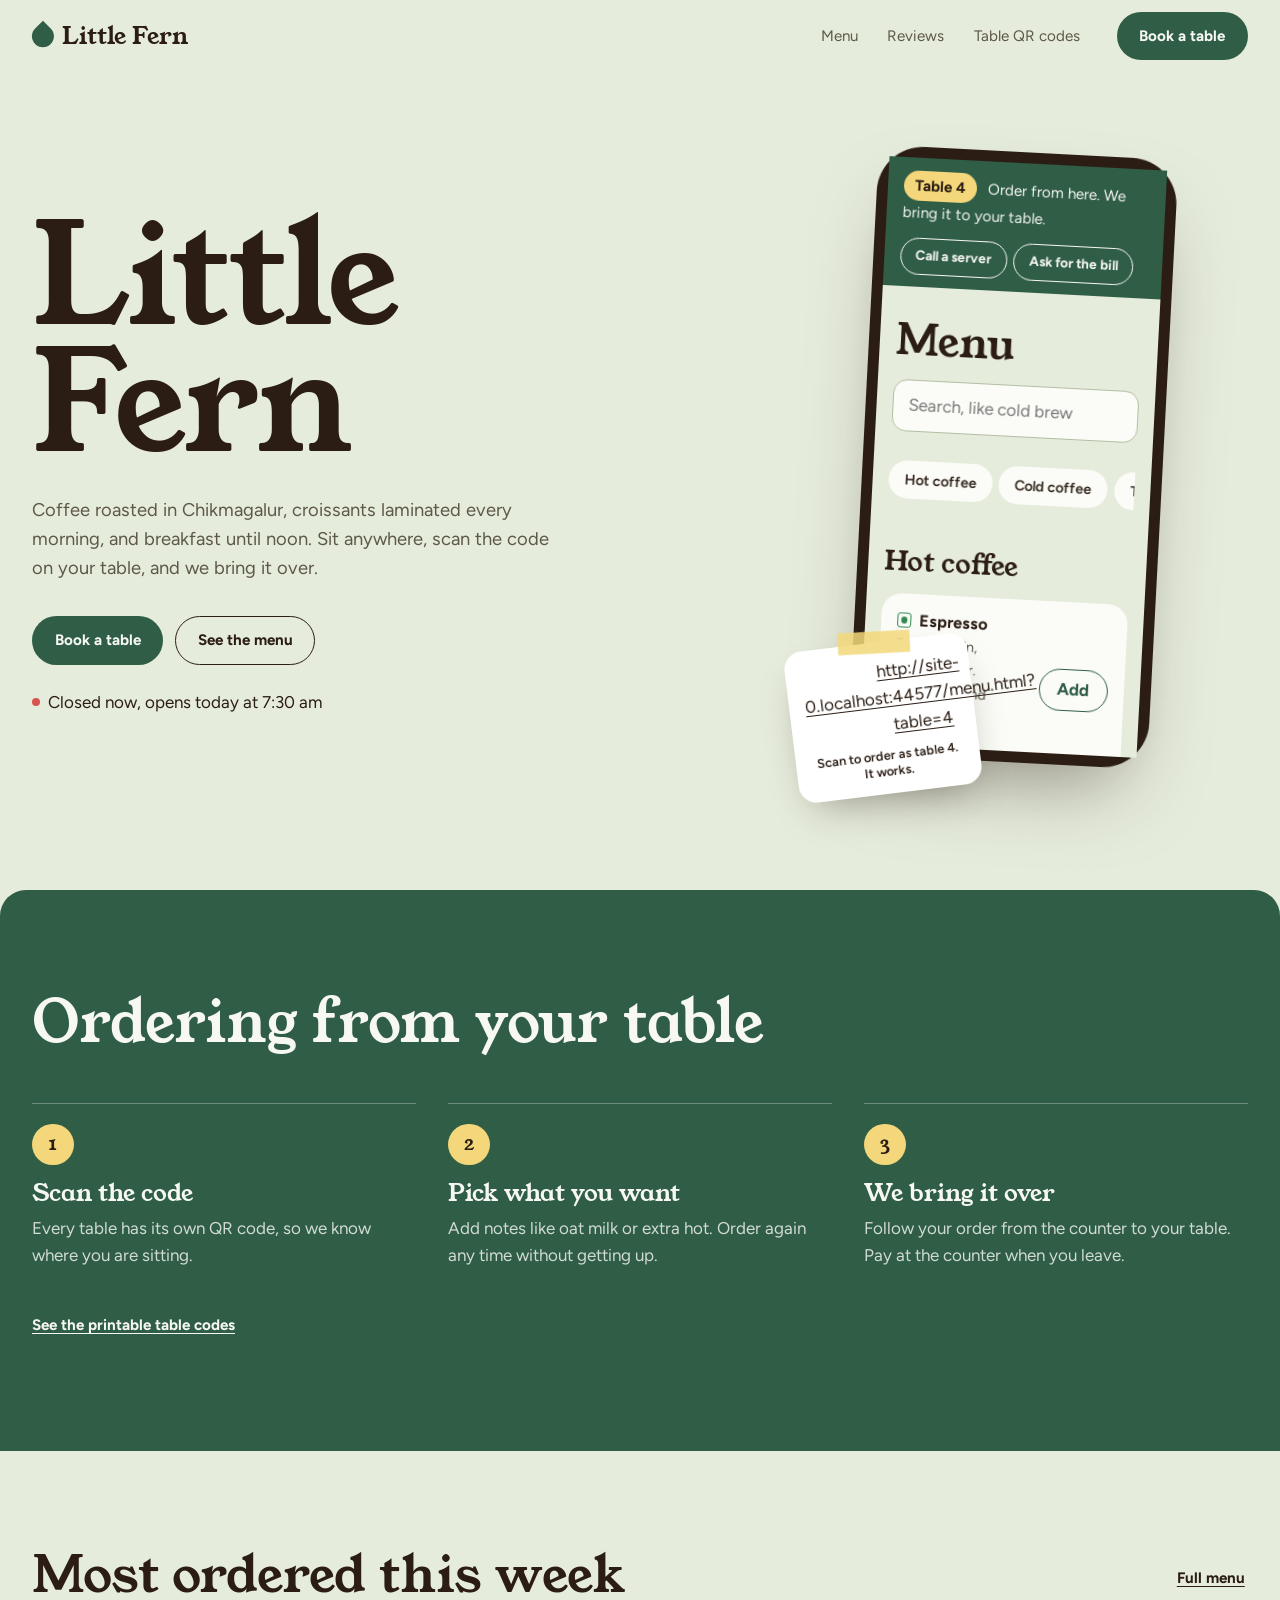
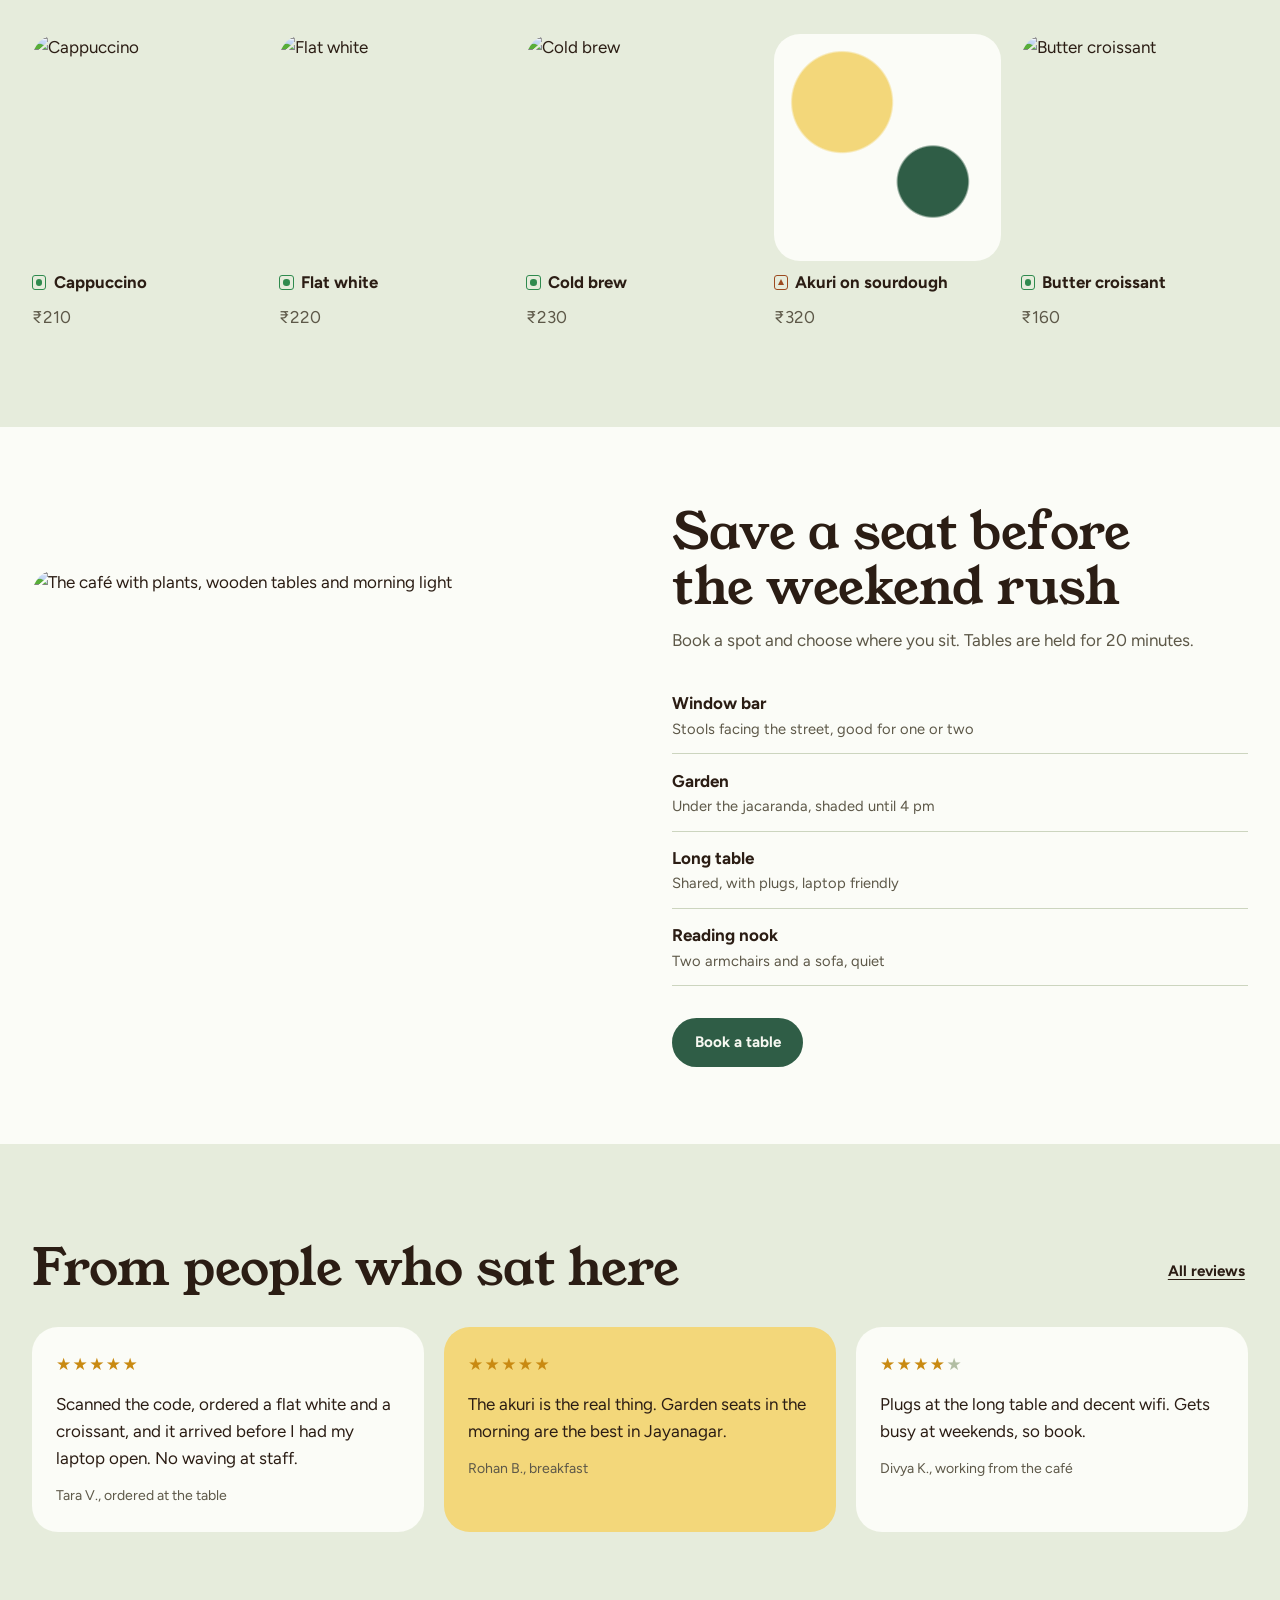
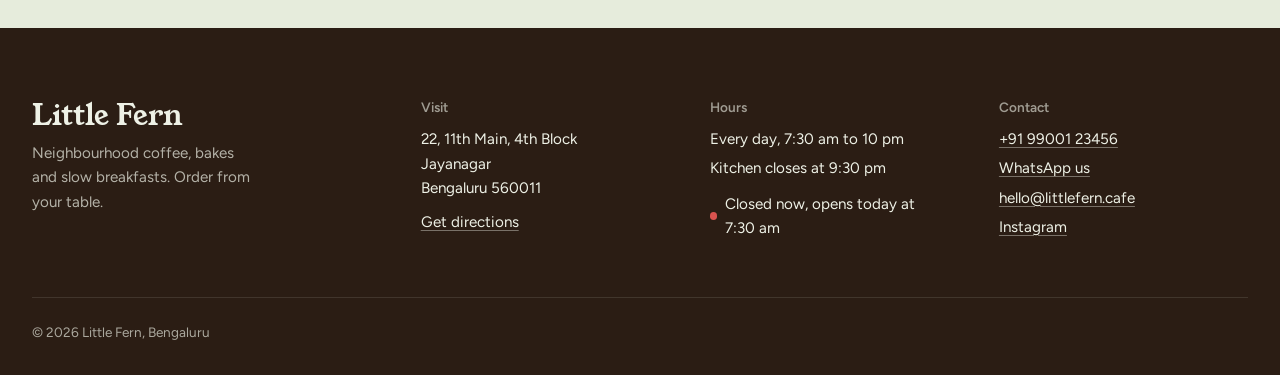
==== index.html @ b501c483 "Premium multi-page demo site with working bookings Plain HTML/CSS/JS, no build step. Rebrand by edit" ====
<!doctype html>
<html lang="en">
<head>
  <meta charset="utf-8">
  <meta name="viewport" content="width=device-width, initial-scale=1">
  <title>Coffee, bakes and breakfast, ordered from your table</title>
  <meta name="description" content="Neighbourhood café for coffee, fresh bakes and breakfast. Scan the code on your table to order, or book a seat in the garden.">
  <meta property="og:type" content="website">
  <meta property="og:image" content="https://images.unsplash.com/photo-1554118811-1e0d58224f24?auto=format&fit=crop&w=1200&q=75">
  <meta name="theme-color" content="#e4ebd8">
  <link rel="icon" href="favicon.svg" type="image/svg+xml">
  <link rel="preconnect" href="https://fonts.googleapis.com">
  <link rel="preconnect" href="https://fonts.gstatic.com" crossorigin>
  <link rel="preconnect" href="https://images.unsplash.com">
  <link rel="stylesheet" href="https://fonts.googleapis.com/css2?family=Young+Serif&family=Figtree:wght@400;500;600;700&display=swap">
  <link rel="stylesheet" href="core.css">
  <link rel="stylesheet" href="theme.css">
  <script src="https://cdnjs.cloudflare.com/ajax/libs/qrcodejs/1.0.0/qrcode.min.js" defer></script>
  <script src="config.js" defer></script>
  <script src="core.js" defer></script>
  <script src="app.js" defer></script>
</head>
<body data-page="home">
<main id="main">

  <section class="hero wrap" aria-labelledby="hero-title">
    <div class="hero-copy">
      <h1 id="hero-title" class="hero-name" data-s="name">Little Fern</h1>
      <p class="hero-lede">Coffee roasted in Chikmagalur, croissants laminated every morning, and breakfast until noon. Sit anywhere, scan the code on your table, and we bring it over.</p>
      <div class="hero-actions">
        <a class="btn btn-primary" href="book.html">Book a table</a>
        <a class="btn btn-ghost" href="menu.html">See the menu</a>
      </div>
      <p class="status hero-status" data-open-status></p>
    </div>
    <div class="hero-demo">
      <div class="phone">
        <iframe src="menu.html?table=4&amp;embed=1" title="Live preview of the table menu, as seen at table 4" loading="lazy"></iframe>
      </div>
      <div class="qr-card">
        <div class="qr" data-hero-qr></div>
        <p>Scan to order as table 4. It works.</p>
      </div>
    </div>
  </section>

  <section class="how" aria-labelledby="how-title">
    <div class="wrap">
      <h2 id="how-title">Ordering from your table</h2>
      <ol class="how-steps">
        <li><h3>Scan the code</h3><p>Every table has its own QR code, so we know where you are sitting.</p></li>
        <li><h3>Pick what you want</h3><p>Add notes like oat milk or extra hot. Order again any time without getting up.</p></li>
        <li><h3>We bring it over</h3><p>Follow your order from the counter to your table. Pay at the counter when you leave.</p></li>
      </ol>
      <a class="btn btn-link" href="tables.html">See the printable table codes</a>
    </div>
  </section>

  <section class="popular wrap" aria-labelledby="pop-title">
    <div class="sec-head">
      <h2 id="pop-title">Most ordered this week</h2>
      <a class="btn btn-link" href="menu.html">Full menu</a>
    </div>
    <ul class="pop-grid" data-popular></ul>
  </section>

  <section class="band" aria-labelledby="band-title">
    <div class="wrap band-grid">
      <figure class="band-img"><img src="https://images.unsplash.com/photo-1554118811-1e0d58224f24?auto=format&fit=crop&w=1200&h=900&q=75" width="1200" height="900" alt="The café with plants, wooden tables and morning light" loading="lazy"></figure>
      <div>
        <h2 id="band-title">Save a seat before the weekend rush</h2>
        <p>Book a spot and choose where you sit. Tables are held for 20 minutes.</p>
        <ul class="plain seat-list" data-seats></ul>
        <a class="btn btn-primary" href="book.html">Book a table</a>
      </div>
    </div>
  </section>

  <section class="snip wrap" aria-labelledby="snip-title">
    <div class="sec-head">
      <h2 id="snip-title">From people who sat here</h2>
      <a class="btn btn-link" href="reviews.html">All reviews</a>
    </div>
    <ul class="snip-list" data-snip></ul>
  </section>

</main>
</body>
</html>
---- core.css ----
/* Shared base for the demo sites. Each site's theme.css sets the tokens below and its own layouts. */
@view-transition { navigation: auto; }

*, *::before, *::after { box-sizing: border-box; }
html { -webkit-text-size-adjust: 100%; scroll-padding-top: 6rem; }
@media (prefers-reduced-motion: no-preference) { html { scroll-behavior: smooth; } }
body {
  margin: 0; background: var(--bg); color: var(--ink);
  font: 400 1.0625rem/1.6 var(--body); font-optical-sizing: auto;
  -webkit-font-smoothing: antialiased; text-rendering: optimizeLegibility;
}
html, body { overflow-x: clip; }
[hidden] { display: none !important; }
img { display: block; max-width: 100%; height: auto; }
h1, h2, h3, h4 { margin: 0; font-family: var(--display); font-weight: var(--display-weight, 400); line-height: 1.08; text-wrap: balance; }
p { margin: 0; text-wrap: pretty; }
a { color: inherit; text-underline-offset: .2em; text-decoration-thickness: 1px; }
button, input, select, textarea { font: inherit; color: inherit; }
:focus-visible { outline: 2px solid var(--focus, var(--accent)); outline-offset: 3px; border-radius: 4px; }
::selection { background: var(--accent); color: var(--on-accent); }

.wrap { width: min(100% - 2rem, var(--wrap, 76rem)); margin-inline: auto; }
.sr-only { position: absolute; width: 1px; height: 1px; margin: -1px; overflow: hidden; clip: rect(0 0 0 0); white-space: nowrap; border: 0; }
.skip { position: absolute; left: 1rem; top: -4rem; z-index: 100; padding: .7rem 1rem; background: var(--ink); color: var(--bg); border-radius: var(--r); }
.skip:focus { top: 1rem; }
.plain { list-style: none; margin: 0; padding: 0; }
.muted { color: var(--muted); }
.empty { color: var(--muted); padding: 1rem 0; list-style: none; }

/* ---------- buttons ---------- */
.btn {
  display: inline-flex; align-items: center; justify-content: center; gap: .5rem;
  min-height: 2.9rem; padding: .7rem 1.35rem; border-radius: var(--r-btn, 999px);
  border: 1px solid transparent; background: none; font-weight: 600; font-size: .95rem; text-decoration: none; cursor: pointer;
  transition: transform .2s cubic-bezier(.2,.8,.2,1), background-color .2s, color .2s, border-color .2s;
}
.btn:active { transform: scale(.97); }
.btn-primary { background: var(--accent); color: var(--on-accent); }
.btn-primary:hover { background: var(--accent-hover, var(--accent)); }
.btn-ghost { border-color: currentColor; }
.btn-ghost:hover { background: var(--ink); color: var(--bg); border-color: var(--ink); }
.btn-link { padding-inline: .2rem; text-decoration: underline; min-height: 2.4rem; font-weight: 500; background: none; border: 0; }
.btn[disabled] { opacity: .45; cursor: not-allowed; }

/* ---------- header ---------- */
.site-head { position: sticky; top: 0; z-index: 50; background: var(--head-bg, var(--bg)); transition: box-shadow .3s, background-color .3s; view-transition-name: site-head; }
.site-head.scrolled { box-shadow: 0 1px 0 var(--line); }
.head-row { display: flex; align-items: center; gap: 1.5rem; min-height: 4.5rem; }
.brand { text-decoration: none; margin-right: auto; display: inline-flex; align-items: center; }
#site-nav ul { display: flex; gap: .25rem; list-style: none; margin: 0; padding: 0; }
#site-nav a { display: block; padding: .5rem .8rem; text-decoration: none; border-radius: 999px; font-size: .95rem; color: var(--muted); transition: color .2s; }
#site-nav a:hover, #site-nav a[aria-current] { color: var(--ink); }
#site-nav a[aria-current] { text-decoration: underline; text-decoration-color: var(--accent); text-decoration-thickness: 2px; text-underline-offset: .45em; }
.menu-btn { display: none; width: 2.75rem; height: 2.75rem; border: 0; background: none; cursor: pointer; place-items: center; }
.menu-btn i, .menu-btn i::before, .menu-btn i::after { display: block; width: 1.3rem; height: 1.5px; background: currentColor; transition: transform .3s, opacity .2s; }
.menu-btn i { position: relative; }
.menu-btn i::before, .menu-btn i::after { content: ""; position: absolute; left: 0; }
.menu-btn i::before { top: -6px; } .menu-btn i::after { top: 6px; }
.nav-open .menu-btn i { background: transparent; }
.nav-open .menu-btn i::before { transform: translateY(6px) rotate(45deg); }
.nav-open .menu-btn i::after { transform: translateY(-6px) rotate(-45deg); }

@media (max-width: 860px) {
  .head-row { gap: .5rem; min-height: 4rem; }
  .menu-btn { display: grid; order: 3; }
  .head-cta { min-height: 2.5rem; padding: .5rem 1rem; font-size: .88rem; }
  #site-nav { position: fixed; inset: 4rem 0 auto; background: var(--head-bg, var(--bg)); border-bottom: 1px solid var(--line);
    clip-path: inset(0 0 100% 0); visibility: hidden; transition: clip-path .4s cubic-bezier(.7,0,.2,1), visibility 0s .4s; }
  .nav-open #site-nav { clip-path: inset(0 0 0 0); visibility: visible; transition: clip-path .45s cubic-bezier(.7,0,.2,1); }
  #site-nav ul { flex-direction: column; padding: .75rem 1rem 1.5rem; }
  #site-nav a { font-size: 1.6rem; font-family: var(--display); padding: .6rem .25rem; color: var(--ink); }
}

/* ---------- footer ---------- */
.site-foot { margin-top: 0; padding: 4.5rem 0 2rem; background: var(--foot-bg, var(--ink)); color: var(--foot-ink, var(--bg)); font-size: .95rem; }
.foot-grid { display: grid; gap: 2.5rem; grid-template-columns: 1.4fr repeat(3, 1fr); }
.site-foot h2 { font-family: var(--body); font-size: .85rem; font-weight: 600; opacity: .6; margin-bottom: .8rem; }
.site-foot address { font-style: normal; margin-bottom: .6rem; }
.site-foot a { text-decoration-color: color-mix(in srgb, currentColor 40%, transparent); }
.site-foot .plain li + li { margin-top: .3rem; }
.foot-name { font-family: var(--display); font-size: 1.8rem; line-height: 1.1; margin-bottom: .6rem; }
.foot-brand p:last-child { opacity: .7; max-width: 26ch; }
.status { margin-top: .7rem; display: flex; align-items: center; gap: .5rem; }
.status::before { content: ""; width: .5rem; height: .5rem; border-radius: 50%; background: #d9534f; }
.status[data-open="true"]::before { background: #3fae6a; box-shadow: 0 0 0 4px color-mix(in srgb, #3fae6a 25%, transparent); }
.foot-base { margin-top: 3.5rem; padding-top: 1.5rem; border-top: 1px solid color-mix(in srgb, currentColor 18%, transparent); opacity: .65; font-size: .85rem; }
@media (max-width: 860px) { .foot-grid { grid-template-columns: 1fr 1fr; } .foot-brand { grid-column: 1 / -1; } }
@media (max-width: 480px) { .foot-grid { grid-template-columns: 1fr; } }

/* ---------- forms ---------- */
.field { display: grid; gap: .4rem; }
.field > span { font-size: .9rem; font-weight: 600; }
.field small { color: var(--muted); font-size: .82rem; }
.input, .field input:not([type=radio]):not([type=checkbox]), .field select, .field textarea {
  width: 100%; min-height: 3rem; padding: .7rem .95rem; background: var(--surface);
  border: 1px solid var(--line-strong, var(--line)); border-radius: var(--r-input, 10px); transition: border-color .2s, box-shadow .2s;
}
.field textarea { min-height: 7rem; resize: vertical; }
.field input:focus, .field select:focus, .field textarea:focus { outline: none; border-color: var(--accent); box-shadow: 0 0 0 3px color-mix(in srgb, var(--accent) 22%, transparent); }
.field input:user-invalid, .field textarea:user-invalid { border-color: #c0392b; }
.grid-2 { display: grid; gap: 1rem; grid-template-columns: 1fr 1fr; }
@media (max-width: 560px) { .grid-2 { grid-template-columns: 1fr; } }
.step-error { color: #b3261e; font-weight: 600; font-size: .92rem; min-height: 1.4em; margin-top: .75rem; }

/* radio chips used by the pickers */
.day input, .time input, .chip input, .opt input { position: absolute; opacity: 0; pointer-events: none; }
.days { display: flex; gap: .5rem; overflow-x: auto; padding: .25rem .1rem 1rem; scroll-snap-type: x mandatory; scrollbar-width: thin; }
.day {
  flex: 0 0 4.6rem; scroll-snap-align: start; display: grid; justify-items: center; gap: .1rem; position: relative;
  padding: .75rem .25rem; border: 1px solid var(--line-strong, var(--line)); border-radius: var(--r-chip, 14px); background: var(--surface);
  cursor: pointer; transition: background-color .2s, color .2s, border-color .2s, transform .2s;
}
.day span { font-size: .78rem; color: var(--muted); }
.day b { font-family: var(--display); font-size: 1.55rem; font-weight: 500; line-height: 1.1; }
.day small { font-size: .74rem; color: var(--muted); }
.day:hover { border-color: var(--ink); }
.day:has(:checked) { background: var(--ink); color: var(--bg); border-color: var(--ink); transform: translateY(-2px); }
.day:has(:checked) span, .day:has(:checked) small { color: inherit; opacity: .75; }
.day.is-closed { opacity: .4; cursor: not-allowed; background: transparent; }
.day:has(:focus-visible), .time:has(:focus-visible), .chip:has(:focus-visible), .opt:has(:focus-visible) { outline: 2px solid var(--accent); outline-offset: 2px; }

.times-group + .times-group { margin-top: 1.25rem; }
.times-label { font-size: .85rem; color: var(--muted); margin-bottom: .5rem; }
.times { display: grid; grid-template-columns: repeat(auto-fill, minmax(5.6rem, 1fr)); gap: .5rem; }
.time { position: relative; display: grid; place-items: center; min-height: 2.9rem; border: 1px solid var(--line-strong, var(--line));
  border-radius: var(--r-chip, 12px); background: var(--surface); cursor: pointer; font-size: .92rem; font-variant-numeric: tabular-nums; transition: background-color .15s, color .15s, border-color .15s; }
.time:hover { border-color: var(--ink); }
.time:has(:checked) { background: var(--accent); color: var(--on-accent); border-color: var(--accent); }
.time.is-taken { cursor: not-allowed; color: var(--muted); background: transparent; text-decoration: line-through; opacity: .55; }

/* ---------- wizard ---------- */
.steps-nav { display: flex; gap: .4rem; list-style: none; margin: 0 0 2rem; padding: 0; counter-reset: s; }
.steps-nav li { counter-increment: s; flex: 1; font-size: .82rem; color: var(--muted); padding-top: .7rem; border-top: 2px solid var(--line); transition: border-color .4s, color .4s; }
.steps-nav li::before { content: counter(s) "  "; font-variant-numeric: tabular-nums; }
.steps-nav li[aria-current] { color: var(--ink); border-color: var(--ink); font-weight: 600; }
.steps-nav li[data-done] { border-color: var(--accent); color: var(--ink); cursor: pointer; }
@media (max-width: 560px) { .steps-nav li { font-size: 0; } .steps-nav li::before { font-size: .8rem; } }
.step { border: 0; margin: 0; padding: 0; min-width: 0; view-transition-name: step; }
.step-title { font-family: var(--display); font-weight: var(--display-weight, 400); line-height: 1.1; font-size: clamp(1.6rem, 3vw, 2.2rem); margin-bottom: .5rem; outline: none; padding: 0; }
.step-lede { color: var(--muted); margin-bottom: 1.75rem; }
.step-actions { display: flex; gap: .75rem; align-items: center; margin-top: 2rem; flex-wrap: wrap; }
.step-actions .btn-primary { min-width: 10rem; }
::view-transition-old(step) { animation: .22s ease-in both step-out; }
::view-transition-new(step) { animation: .35s cubic-bezier(.2,.8,.2,1) both step-in; }
@keyframes step-out { to { opacity: 0; transform: translateX(-1.5rem); } }
@keyframes step-in { from { opacity: 0; transform: translateX(1.5rem); } }

/* ---------- confirmation ticket ---------- */
.ticket { background: var(--surface); border: 1px solid var(--line); border-radius: var(--r-lg); overflow: hidden; animation: ticket-in .6s cubic-bezier(.2,.8,.2,1) both; }
.ticket-top { padding: 2rem 2rem 1.5rem; text-align: center; border-bottom: 2px dashed var(--line); }
.ticket-top p { color: var(--muted); max-width: 40ch; margin: .5rem auto 0; }
.tick { width: 3.4rem; height: 3.4rem; margin: 0 auto 1rem; fill: none; stroke: var(--accent); stroke-width: 2.5; stroke-linecap: round; stroke-linejoin: round; }
.tick circle { stroke-dasharray: 151; stroke-dashoffset: 151; animation: draw .7s .1s ease-out forwards; }
.tick path { stroke-dasharray: 40; stroke-dashoffset: 40; animation: draw .4s .65s ease-out forwards; }
@keyframes draw { to { stroke-dashoffset: 0; } }
@keyframes ticket-in { from { opacity: 0; transform: translateY(1rem) scale(.98); } }
.ticket-rows { margin: 0; padding: 1.25rem 2rem; display: grid; gap: .1rem; }
.ticket-rows div { display: flex; justify-content: space-between; gap: 1rem; padding: .55rem 0; border-bottom: 1px solid var(--line); }
.ticket-rows div:last-child { border: 0; }
.ticket-rows dt { color: var(--muted); }
.ticket-rows dd { margin: 0; font-weight: 600; text-align: right; }
.ticket-rows .ref { font-family: var(--display); font-size: 1.25rem; letter-spacing: .04em; color: var(--accent-text, var(--accent)); }
.ticket-actions { display: flex; flex-wrap: wrap; gap: .6rem; padding: 0 2rem 2rem; justify-content: center; }
@media (max-width: 480px) { .ticket-top, .ticket-rows, .ticket-actions { padding-inline: 1.1rem; } }

/* ---------- reviews ---------- */
.stars { color: var(--star, #c8952e); letter-spacing: .08em; white-space: nowrap; }
.stars i { font-style: normal; color: var(--line-strong, var(--line)); }
.avg { display: grid; gap: .2rem; margin-bottom: 1.5rem; }
.avg b { font-family: var(--display); font-size: 4.5rem; line-height: 1; font-weight: 400; }
.avg .stars { font-size: 1.25rem; }
.avg > span:last-child { color: var(--muted); font-size: .9rem; }
.bars { display: grid; gap: .25rem; }
.bar { display: grid; grid-template-columns: 2.5rem 1fr 2rem; align-items: center; gap: .6rem; padding: .35rem .4rem; border: 0; background: none; border-radius: 8px; cursor: pointer; font-size: .88rem; text-align: left; }
.bar:hover, .bar[aria-pressed=true] { background: color-mix(in srgb, var(--ink) 7%, transparent); }
.bar i { height: .45rem; border-radius: 9px; background: var(--line); position: relative; overflow: hidden; }
.bar i::after { content: ""; position: absolute; inset: 0; width: var(--w); background: var(--star, #c8952e); border-radius: inherit; transform-origin: left; animation: grow .9s cubic-bezier(.2,.8,.2,1) both; }
@keyframes grow { from { transform: scaleX(0); } }
.bar span:last-child { color: var(--muted); text-align: right; }
.review-list { list-style: none; margin: 0; padding: 0; display: grid; gap: 1rem; }
.review { padding: 1.5rem; background: var(--surface); border: 1px solid var(--line); border-radius: var(--r-lg); }
.review.is-new { animation: ticket-in .6s cubic-bezier(.2,.8,.2,1) both; border-color: var(--accent); }
.review-head { display: flex; align-items: center; gap: .8rem; margin-bottom: .8rem; }
.review-head .stars { margin-left: auto; }
.avatar { width: 2.5rem; height: 2.5rem; flex: none; border-radius: 50%; display: grid; place-items: center; background: var(--accent); color: var(--on-accent); font-weight: 600; text-transform: uppercase; }
.review-name { font-weight: 600; }
.review-meta { font-size: .82rem; color: var(--muted); }
.star-input { display: inline-flex; flex-direction: row-reverse; justify-content: flex-end; gap: .15rem; border: 0; padding: 0; margin: 0; }
.star-input input { position: absolute; opacity: 0; }
.star-input label { font-size: 2rem; line-height: 1; cursor: pointer; color: var(--line-strong, var(--line)); transition: color .15s, transform .15s; }
.star-input label:hover, .star-input label:hover ~ label, .star-input input:checked ~ label { color: var(--star, #c8952e); }
.star-input input:checked + label { transform: scale(1.15); }
.star-input input:focus-visible + label { outline: 2px solid var(--accent); outline-offset: 2px; border-radius: 4px; }

/* ---------- lightbox ---------- */
.lightbox { padding: 0; border: 0; background: transparent; max-width: 100vw; max-height: 100vh; width: 100vw; height: 100vh; }
.lightbox::backdrop { background: rgb(10 10 10 / .92); backdrop-filter: blur(6px); }
.lightbox figure { margin: 0; height: 100%; display: grid; place-items: center; align-content: center; gap: .8rem; padding: 3.5rem 4.5rem; }
.lightbox img { max-height: calc(100vh - 8rem); max-width: 100%; object-fit: contain; border-radius: 6px; view-transition-name: lb-img; }
.lightbox figcaption { color: #eee; font-size: .9rem; white-space: pre; }
.lb-btn { position: fixed; width: 3rem; height: 3rem; border-radius: 50%; border: 1px solid rgb(255 255 255 / .3); background: rgb(0 0 0 / .3); color: #fff; font-size: 1.6rem; line-height: 1; cursor: pointer; }
.lb-btn:hover { background: #fff; color: #111; }
.lb-prev { left: 1rem; top: 50%; translate: 0 -50%; } .lb-next { right: 1rem; top: 50%; translate: 0 -50%; }
.lb-close { top: 1rem; right: 1rem; }
@media (max-width: 560px) { .lightbox figure { padding: 3.5rem .75rem 5rem; } .lb-prev, .lb-next { top: auto; bottom: 1rem; translate: none; } .lb-prev { left: calc(50% - 3.5rem); } .lb-next { right: calc(50% - 3.5rem); } }

.embed .site-head, .embed .site-foot, .embed .skip { display: none; }

/* ---------- toast ---------- */
#toast { position: fixed; left: 50%; bottom: 1.5rem; z-index: 90; translate: -50% 150%; padding: .85rem 1.3rem; border-radius: 999px; background: var(--ink); color: var(--bg); font-weight: 500; box-shadow: 0 10px 30px rgb(0 0 0 / .2); transition: translate .45s cubic-bezier(.2,.8,.2,1); max-width: calc(100vw - 2rem); }
#toast.show { translate: -50% 0; }

/* ---------- opt-in reveal ---------- */
[data-reveal].pre { opacity: 0; transform: translateY(1.5rem); transition: opacity .9s cubic-bezier(.2,.8,.2,1), transform .9s cubic-bezier(.2,.8,.2,1); transition-delay: calc(var(--i, 0) * 90ms); }
[data-reveal].pre.in { opacity: 1; transform: none; }

@media (prefers-reduced-motion: reduce) {
  *, *::before, *::after { animation-duration: .01ms !important; animation-iteration-count: 1 !important; transition-duration: .01ms !important; }
  ::view-transition-group(*), ::view-transition-old(*), ::view-transition-new(*) { animation: none !important; }
}
---- theme.css ----
/* Little Fern: pistachio walls, espresso ink, fern green, a dab of butter. Friendly, round, phone-first.
   The live phone in the hero (the real QR menu) is the signature. */
:root {
  --bg: #e6ecdc; --surface: #fbfcf7; --ink: #2b1d14; --muted: #5d5848;
  --line: #ccd5bf; --line-strong: #b2bea3;
  --accent: #2f5d46; --accent-hover: #234836; --on-accent: #f6f8f1;
  --cherry: #c8343f; --butter: #f3d77a; --star: #c98a12;
  --display: "Young Serif", Georgia, serif; --body: "Figtree", system-ui, sans-serif;
  --r: 12px; --r-lg: 26px; --r-chip: 16px; --r-input: 14px;
  --head-bg: color-mix(in srgb, #e6ecdc 88%, transparent);
  --foot-bg: #2b1d14; --foot-ink: #eef1e6;
}
.site-head { backdrop-filter: blur(12px); }
.brand { font-family: var(--display); font-size: 1.5rem; gap: .45rem; }
.brand::before { content: ""; width: 1.4rem; height: 1.4rem; background: var(--accent); border-radius: 50% 0 50% 50%; rotate: -45deg; }
.btn { font-weight: 700; }
@keyframes fade { from { opacity: 0; transform: translateY(.75rem); } }

.mark { display: inline-grid; place-items: center; flex: none; width: .9rem; height: .9rem; border: 1.5px solid; border-radius: 3px; margin-right: .45rem; vertical-align: -.06em; }
.mark.veg { color: #2f8a4e; } .mark.veg::after { content: ""; width: .4rem; height: .4rem; border-radius: 50%; background: currentColor; }
.mark.nonveg { color: #9c4a1f; } .mark.nonveg::after { content: ""; border-inline: .23rem solid transparent; border-bottom: .4rem solid currentColor; }

/* ---------- hero ---------- */
.hero { display: grid; grid-template-columns: minmax(0, 1.1fr) minmax(0, .9fr); gap: clamp(2rem, 5vw, 5rem); align-items: center; padding-block: clamp(2rem, 5vw, 4rem) clamp(4rem, 8vw, 6rem); }
.hero-name { font-size: clamp(4.4rem, 11vw, 9.5rem); line-height: .9; letter-spacing: -.02em; animation: fade .9s .1s both; }
.hero-lede { max-width: 44ch; font-size: 1.15rem; color: var(--muted); margin-top: 1.75rem; animation: fade .9s .25s both; }
.hero-actions { display: flex; flex-wrap: wrap; gap: .75rem; margin-top: 2rem; }
.hero-copy .hero-actions { animation: fade .9s .4s both; }
.hero-status { animation: fade .9s .55s both; margin-top: 1.5rem; }
.hero-demo { position: relative; justify-self: center; padding: 1rem 0 2rem 3rem; }
.phone { width: 300px; height: 610px; border-radius: 46px; background: var(--ink); padding: 11px; box-shadow: 0 40px 80px -30px rgb(43 29 20 / .5); rotate: 3deg; animation: phone-in 1.2s .35s cubic-bezier(.2,.9,.2,1) both; }
.phone iframe { width: 100%; height: 100%; border: 0; border-radius: 36px; background: var(--bg); display: block; }
@keyframes phone-in { from { transform: translateY(18%) rotate(10deg); opacity: 0; } }
.qr-card { position: absolute; left: -1.5rem; bottom: 0; width: 11.5rem; padding: 1rem 1rem .8rem; background: #fff; border-radius: 18px; box-shadow: 0 18px 40px -16px rgb(43 29 20 / .4); rotate: -7deg; text-align: center; animation: pop .7s 1.2s cubic-bezier(.3,1.6,.5,1) both; }
.qr-card::before { content: ""; position: absolute; top: -.7rem; left: 50%; width: 4.5rem; height: 1.4rem; translate: -50% 0; background: color-mix(in srgb, var(--butter) 85%, transparent); rotate: 4deg; }
.qr-card p { font-size: .8rem; font-weight: 600; margin-top: .5rem; line-height: 1.3; }
.qr { display: grid; place-items: center; }
.qr img, .qr canvas { width: 100% !important; max-width: 132px; height: auto !important; image-rendering: pixelated; }
@keyframes pop { from { scale: .3; opacity: 0; rotate: -30deg; } }
@media (max-width: 900px) {
  .hero { grid-template-columns: 1fr; }
  .hero-demo { padding-left: 2rem; }
  .phone { width: 270px; height: 540px; }
}

/* ---------- how it works ---------- */
.how { background: var(--accent); color: var(--on-accent); padding-block: clamp(4rem, 8vw, 6.5rem); border-radius: var(--r-lg) var(--r-lg) 0 0; }
.how h2 { font-size: clamp(2.2rem, 5vw, 3.6rem); margin-bottom: 3rem; }
.how-steps { list-style: none; margin: 0 0 2rem; padding: 0; display: grid; grid-template-columns: repeat(3, minmax(0, 1fr)); gap: 2rem; counter-reset: s; }
.how-steps li { counter-increment: s; border-top: 1px solid rgb(246 248 241 / .3); padding-top: 1.25rem; }
.how-steps li::before { content: counter(s); display: grid; place-items: center; width: 2.6rem; height: 2.6rem; border-radius: 50%; background: var(--butter); color: var(--ink); font-family: var(--display); font-size: 1.2rem; margin-bottom: 1rem; }
.how-steps h3 { font-size: 1.5rem; margin-bottom: .5rem; }
.how-steps p { opacity: .82; }
.how .btn-link { padding-left: 0; }
@media (max-width: 760px) { .how-steps { grid-template-columns: 1fr; } }

/* ---------- popular ---------- */
.popular { padding-block: clamp(4rem, 8vw, 6rem); }
.sec-head { display: flex; flex-wrap: wrap; justify-content: space-between; align-items: end; gap: 1rem; margin-bottom: 2rem; }
.sec-head h2, .band h2 { font-size: clamp(2rem, 4.5vw, 3.2rem); }
.pop-grid { list-style: none; margin: 0; padding: 0; display: grid; grid-template-columns: repeat(auto-fill, minmax(12rem, 1fr)); gap: 1.25rem; }
.pop a { display: grid; gap: .5rem; text-decoration: none; }
.pop img, .pop-blank { width: 100%; aspect-ratio: 1; object-fit: cover; border-radius: var(--r-lg); transition: border-radius .5s cubic-bezier(.2,.8,.2,1), transform .5s cubic-bezier(.2,.8,.2,1); }
.pop-blank { display: block; background: radial-gradient(circle at 30% 30%, var(--butter) 0 22%, transparent 23%), radial-gradient(circle at 70% 65%, var(--accent) 0 16%, transparent 17%), var(--surface); }
.pop a:hover img, .pop a:hover .pop-blank { border-radius: 50%; transform: rotate(-3deg); }
.pop-name { font-weight: 700; font-size: 1.05rem; display: flex; align-items: center; }
.pop-price { color: var(--muted); }

/* ---------- booking band ---------- */
.band { padding-block: clamp(3rem, 6vw, 5rem); background: var(--surface); }
.band-grid { display: grid; grid-template-columns: minmax(0, 1fr) minmax(0, 1fr); gap: clamp(2rem, 5vw, 4.5rem); align-items: center; }
.band-img { margin: 0; border-radius: var(--r-lg); overflow: hidden; aspect-ratio: 4 / 3; }
.band-img img { width: 100%; height: 100%; object-fit: cover; }
.band p { color: var(--muted); margin-top: .8rem; }
.seat-list { margin: 1.5rem 0 2rem; display: grid; gap: .1rem; }
.seat-list li { display: grid; padding: .75rem 0; border-bottom: 1px solid var(--line); }
.seat-list span { color: var(--muted); font-size: .92rem; }
@media (max-width: 760px) { .band-grid { grid-template-columns: 1fr; } }

/* ---------- review snippets ---------- */
.snip { padding-block: clamp(4rem, 8vw, 6rem); }
.snip-list { list-style: none; margin: 0; padding: 0; display: grid; grid-template-columns: repeat(3, minmax(0, 1fr)); gap: 1.25rem; }
.snip-card { background: var(--surface); border-radius: var(--r-lg); padding: 1.5rem; display: grid; gap: .8rem; align-content: start; }
.snip-card:nth-child(2) { background: var(--butter); }
.snip-card:nth-child(2) .stars i { color: rgb(43 29 20 / .25); }
.snip-by { font-size: .88rem; color: var(--muted); }
@media (max-width: 760px) { .snip-list { grid-template-columns: 1fr; } }

/* ---------- QR menu ---------- */
.table-banner { background: var(--accent); color: var(--on-accent); }
.banner-row { display: flex; flex-wrap: wrap; gap: .75rem 1.5rem; align-items: center; justify-content: space-between; padding-block: .8rem; font-size: .95rem; }
.table-chip { display: inline-block; background: var(--butter); color: var(--ink); font-weight: 700; padding: .2rem .7rem; border-radius: 99px; margin-right: .4rem; }
.banner-actions { display: flex; flex-wrap: wrap; gap: .4rem; }
.banner-actions .btn { min-height: 2.3rem; padding: .35rem .9rem; font-size: .85rem; }
.banner-actions .btn-ghost:hover { background: var(--on-accent); color: var(--accent); border-color: var(--on-accent); }
.table-pick select { min-height: 2.5rem; padding-block: .3rem; background: var(--on-accent); color: var(--ink); }
.menu-head { display: flex; flex-wrap: wrap; justify-content: space-between; align-items: end; gap: 1rem; padding-block: 2rem 1.25rem; }
.menu-head h1 { font-size: clamp(2.6rem, 7vw, 4.5rem); }
.search { width: min(100%, 20rem); }
.cat-tabs { position: sticky; top: 4.5rem; z-index: 20; background: var(--head-bg); backdrop-filter: blur(12px); }
.embed .cat-tabs { top: 0; }
.cat-tabs .wrap { display: flex; gap: .4rem; overflow-x: auto; scrollbar-width: none; padding-block: .6rem; }
.cat-tabs a { flex: none; padding: .45rem 1rem; border-radius: 99px; background: var(--surface); text-decoration: none; font-weight: 600; font-size: .9rem; transition: background-color .2s, color .2s; }
.cat-tabs a[aria-current] { background: var(--ink); color: var(--bg); }
@media (max-width: 860px) { .cat-tabs { top: 4rem; } }
.menu-body { padding-bottom: 7rem; }
.menu-sec { padding-top: 2.5rem; scroll-margin-top: 8rem; }
.menu-sec h2 { font-size: clamp(1.7rem, 3.5vw, 2.3rem); margin-bottom: 1rem; display: flex; flex-wrap: wrap; align-items: baseline; gap: .3rem .8rem; }
.menu-sec h2 small { font-family: var(--body); font-size: .85rem; color: var(--muted); }
.items { display: grid; grid-template-columns: repeat(auto-fill, minmax(min(100%, 24rem), 1fr)); gap: .75rem; }
.item { display: grid; grid-template-columns: minmax(0, 1fr) auto; gap: 1rem; align-items: center; padding: 1rem; background: var(--surface); border-radius: 20px; }
.item.has-img { grid-template-columns: 4.75rem minmax(0, 1fr) auto; }
.item img { width: 4.75rem; height: 4.75rem; object-fit: cover; border-radius: 16px; }
.item h3 { font-family: var(--body); font-weight: 700; font-size: 1.02rem; line-height: 1.3; display: flex; flex-wrap: wrap; align-items: center; gap: .2rem .5rem; }
.item h3 .mark { margin-right: 0; }
.item h3 em { font-style: normal; font-size: .7rem; font-weight: 700; background: var(--butter); padding: .1rem .5rem; border-radius: 99px; }
@media (max-width: 480px) { .item.has-img { grid-template-columns: 4.25rem minmax(0, 1fr); align-items: start; } .item img { width: 4.25rem; height: 4.25rem; } .item.has-img .item-qty { grid-column: 2; } }
.item-text p { color: var(--muted); font-size: .9rem; margin-top: .15rem; }
.item-text .item-price { color: var(--ink); font-weight: 600; margin-top: .35rem; }
.add { min-height: 2.6rem; padding: 0 1.1rem; border: 1.5px solid var(--accent); color: var(--accent); background: none; border-radius: 99px; font-weight: 700; cursor: pointer; transition: background-color .2s, color .2s; }
.add:hover { background: var(--accent); color: var(--on-accent); }
.qty { display: inline-flex; align-items: center; background: var(--accent); color: var(--on-accent); border-radius: 99px; animation: pop .35s cubic-bezier(.3,1.6,.5,1); }
.qty button { width: 2.5rem; height: 2.6rem; border: 0; background: none; color: inherit; font-size: 1.2rem; cursor: pointer; }
.qty output { min-width: 1.2rem; text-align: center; font-weight: 700; font-variant-numeric: tabular-nums; }
.tray-bar { position: fixed; left: 0; right: 0; bottom: 1rem; z-index: 40; display: flex; justify-content: center; padding-inline: 1rem; pointer-events: none; }
.tray-btn { pointer-events: auto; display: flex; align-items: center; gap: 1rem; width: min(100%, 28rem); min-height: 3.6rem; padding: 0 1.4rem; border: 0; border-radius: 99px; background: var(--ink); color: var(--bg); font-weight: 600; cursor: pointer; box-shadow: 0 16px 40px -12px rgb(43 29 20 / .55); animation: rise-in .45s cubic-bezier(.2,.9,.2,1); }
.tray-btn span:first-child { background: var(--butter); color: var(--ink); border-radius: 99px; padding: .15rem .65rem; font-size: .85rem; }
.tray-btn b { margin-left: auto; }
@keyframes rise-in { from { transform: translateY(150%); } }

.sheet { margin: auto auto 0; width: min(100%, 34rem); max-width: 100%; max-height: 88vh; padding: 0; border: 0; border-radius: 28px 28px 0 0; background: var(--surface); color: var(--ink); }
.sheet[open] { animation: rise-in .45s cubic-bezier(.2,.9,.2,1); }
.sheet::backdrop { background: rgb(43 29 20 / .45); backdrop-filter: blur(3px); }
.sheet-body { padding: 1.5rem 1.5rem 2rem; display: grid; gap: 1rem; }
.sheet-head { display: flex; justify-content: space-between; align-items: center; }
.sheet-head h2 { font-size: 1.7rem; }
.x { width: 2.6rem; height: 2.6rem; border-radius: 50%; border: 1px solid var(--line-strong); background: none; font-size: 1.4rem; cursor: pointer; }
.tray-list li { display: grid; grid-template-columns: minmax(0, 1fr) auto 4.5rem; gap: .75rem; align-items: center; padding: .6rem 0; border-bottom: 1px solid var(--line); }
.tray-list .qty { animation: none; }
.tray-list .qty button { width: 2.2rem; height: 2.2rem; }
.tl-price { text-align: right; font-variant-numeric: tabular-nums; }
.place { width: 100%; min-height: 3.4rem; }
.small { font-size: .85rem; text-align: center; }
.track-lede { color: var(--muted); }
.track { --p: 0; list-style: none; margin: .5rem 0 1rem; padding: 0; display: grid; grid-template-columns: repeat(4, 1fr); position: relative; }
.track::before, .track::after { content: ""; position: absolute; top: .7rem; left: 12.5%; right: 12.5%; height: 3px; border-radius: 3px; background: var(--line); }
.track::after { background: var(--accent); right: auto; width: calc(75% * var(--p)); transition: width .8s cubic-bezier(.2,.8,.2,1); }
.track li { position: relative; z-index: 1; display: grid; justify-items: center; gap: .5rem; font-size: .8rem; color: var(--muted); text-align: center; }
.track li::before { content: ""; width: 1.4rem; height: 1.4rem; border-radius: 50%; background: var(--surface); border: 3px solid var(--line); transition: background-color .4s, border-color .4s; }
.track li[data-done] { color: var(--ink); font-weight: 600; }
.track li[data-done]::before { background: var(--accent); border-color: var(--accent); }
.track li[aria-current]::before { box-shadow: 0 0 0 6px color-mix(in srgb, var(--accent) 20%, transparent); animation: beat 1.4s infinite; }
@keyframes beat { 50% { box-shadow: 0 0 0 10px color-mix(in srgb, var(--accent) 0%, transparent); } }
.tray-total { display: flex; justify-content: space-between; align-items: baseline; }
.tray-total b { font-family: var(--display); font-size: 1.5rem; font-weight: 400; }

/* ---------- inner pages ---------- */
.page-head { padding-block: clamp(2.5rem, 6vw, 4.5rem) 2rem; }
.page-head h1 { font-size: clamp(2.8rem, 7.5vw, 5.5rem); animation: fade .8s both; }
.page-head p { max-width: 54ch; color: var(--muted); margin-top: 1rem; font-size: 1.08rem; }
.page-head-tight { padding-block: 2.5rem 1.5rem; }
.page-head-tight h1 { font-size: clamp(2.4rem, 5vw, 3.6rem); }

.reviews-layout { display: grid; grid-template-columns: minmax(0, 21rem) minmax(0, 1fr); gap: clamp(2rem, 5vw, 4.5rem); align-items: start; padding-bottom: 5rem; }
.reviews-side { position: sticky; top: 6rem; display: grid; gap: 2rem; }
.review-form { display: grid; gap: 1rem; padding: 1.5rem; background: var(--surface); border-radius: var(--r-lg); }
.review-form h2 { font-size: 1.6rem; }
.review { border: 0; }
.reviews-bar { display: flex; justify-content: space-between; align-items: center; margin-bottom: 1rem; }
.reviews-bar h2 { font-size: 1.8rem; }
.sort select { min-height: 2.6rem; }
@media (max-width: 860px) { .reviews-layout { grid-template-columns: 1fr; } .reviews-side { position: static; } }

.book-layout { display: grid; grid-template-columns: minmax(0, 1fr) minmax(0, 20rem); gap: clamp(2rem, 5vw, 5rem); align-items: start; padding-bottom: 5rem; }
.stepper { display: inline-flex; align-items: center; background: var(--surface); border-radius: 99px; margin: .5rem 0 1.5rem; }
.stepper button { width: 3.1rem; height: 3.1rem; border: 0; background: none; font-size: 1.4rem; cursor: pointer; color: var(--accent); }
.stepper button:disabled { opacity: .3; cursor: not-allowed; }
.stepper output { min-width: 7rem; text-align: center; font-weight: 700; }
.seat-opts { display: grid; grid-template-columns: repeat(2, minmax(0, 1fr)); gap: .75rem; }
.seat { position: relative; display: grid; gap: .25rem; padding: 1.2rem; border-radius: 20px; background: var(--surface); border: 2px solid transparent; cursor: pointer; transition: border-color .2s, transform .2s; }
.seat input { position: absolute; opacity: 0; }
.seat:hover { border-color: var(--line-strong); }
.seat:has(:checked) { border-color: var(--accent); transform: translateY(-2px); }
.seat:has(:focus-visible) { outline: 2px solid var(--accent); outline-offset: 2px; }
.seat-name { font-family: var(--display); font-size: 1.3rem; }
.seat-note { color: var(--muted); font-size: .9rem; }
.seat.is-off { opacity: .45; cursor: not-allowed; }
@media (max-width: 560px) { .seat-opts { grid-template-columns: 1fr; } }
.summary { position: sticky; top: 6.5rem; margin-top: 2.5rem; padding: 1.75rem; background: var(--surface); border-radius: var(--r-lg); }
.summary h2 { font-size: 1.6rem; margin-bottom: 1rem; }
.sum-meta { margin: 0; display: grid; gap: .6rem; }
.sum-meta div { display: flex; justify-content: space-between; gap: 1rem; padding-bottom: .6rem; border-bottom: 1px solid var(--line); }
.sum-meta dt { color: var(--muted); } .sum-meta dd { margin: 0; text-align: right; font-weight: 600; }
.sum-note { font-size: .85rem; color: var(--muted); margin-top: 1rem; }
@media (max-width: 900px) { .book-layout { grid-template-columns: 1fr; } .summary { position: static; margin-top: 0; } }

.qr-grid { list-style: none; display: grid; grid-template-columns: repeat(auto-fill, minmax(13rem, 1fr)); gap: 1rem; padding-bottom: 5rem; }
.qr-tent { background: #fff; border: 1.5px dashed var(--line-strong); border-radius: 18px; padding: 1.25rem; display: grid; justify-items: center; gap: .5rem; text-align: center; break-inside: avoid; }
.qr-tent .qr { width: 150px; }
.qr-tent .qr img, .qr-tent .qr canvas { max-width: 150px; }
.qr-brand { font-family: var(--display); font-size: 1.15rem; }
.qr-table { font-weight: 700; font-size: 1.3rem; }
.qr-hint { font-size: .82rem; color: var(--muted); }
@media print {
  .site-head, .site-foot, .skip, .page-head p, .page-head .hero-actions { display: none !important; }
  body { background: #fff; }
  .page-head { padding: 0 0 1rem; } .page-head h1 { font-size: 1.5rem; animation: none; }
  .qr-grid { grid-template-columns: repeat(3, 1fr); }
}
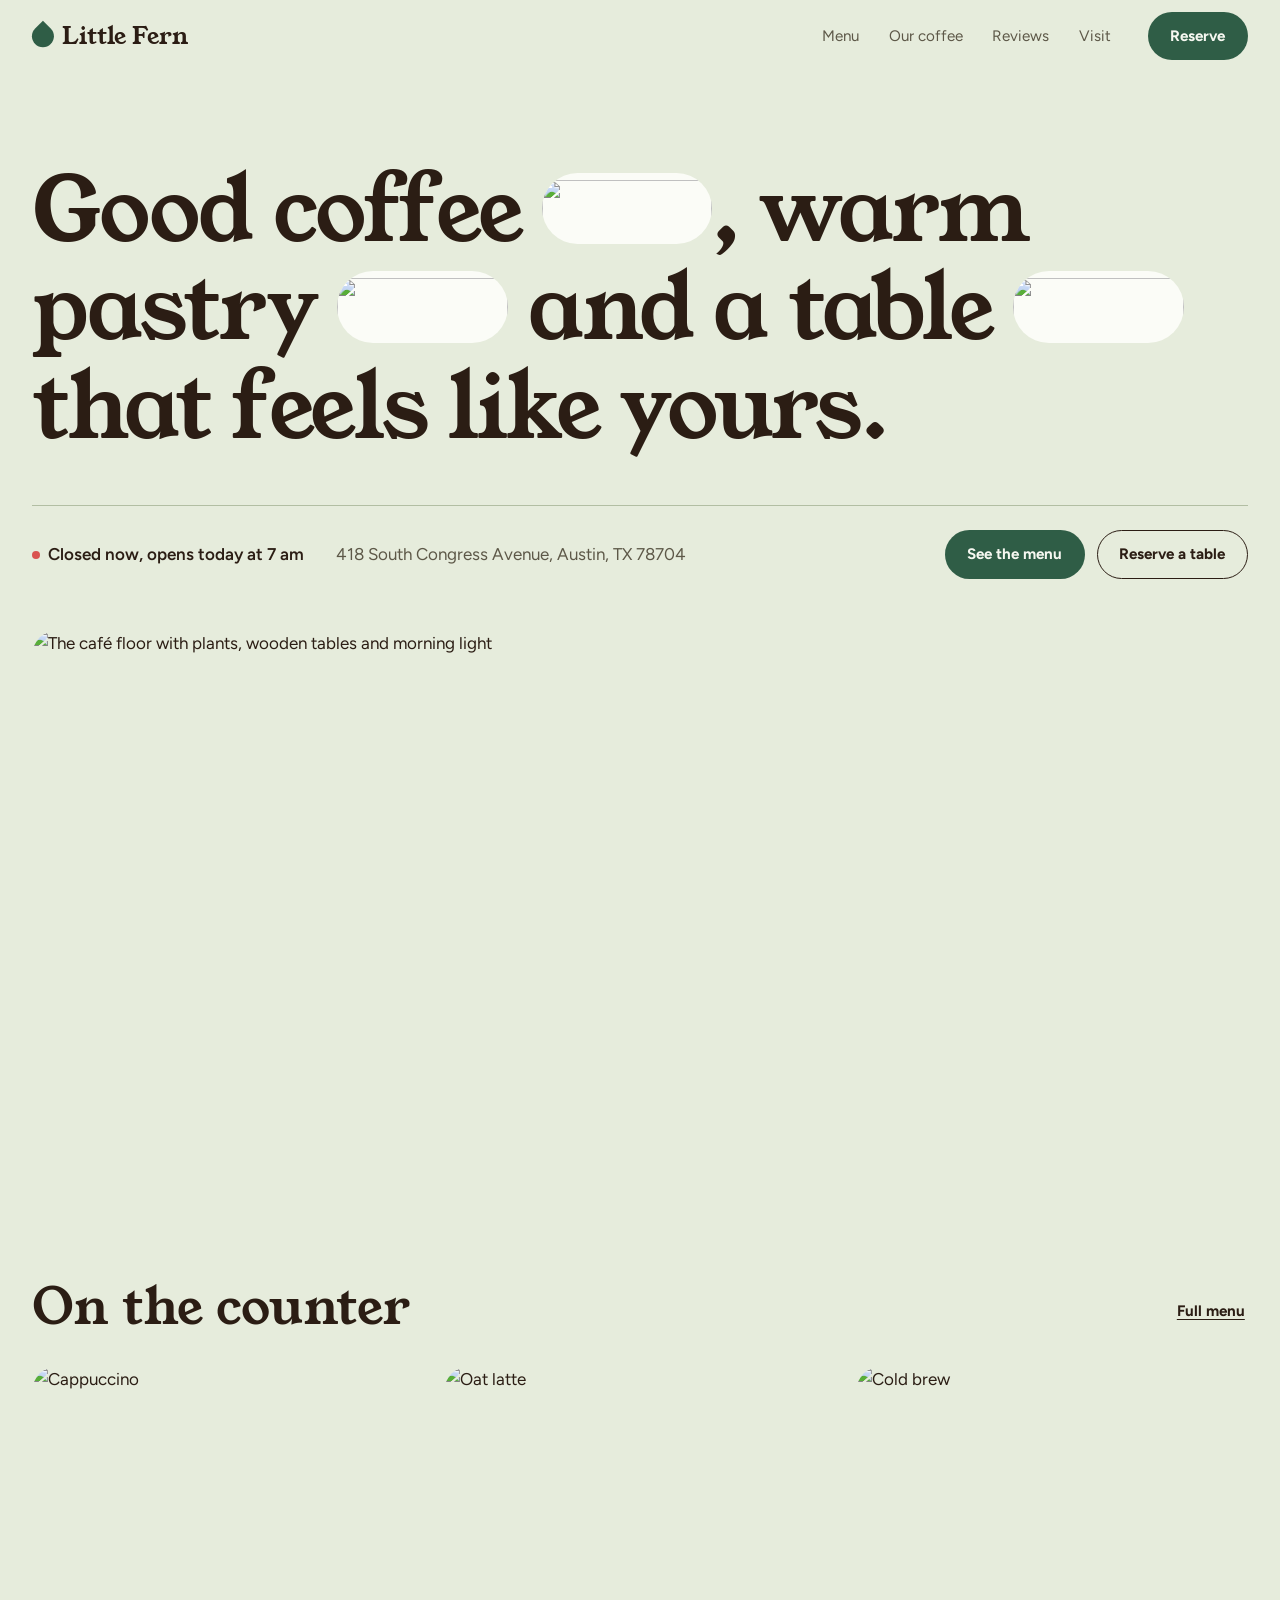
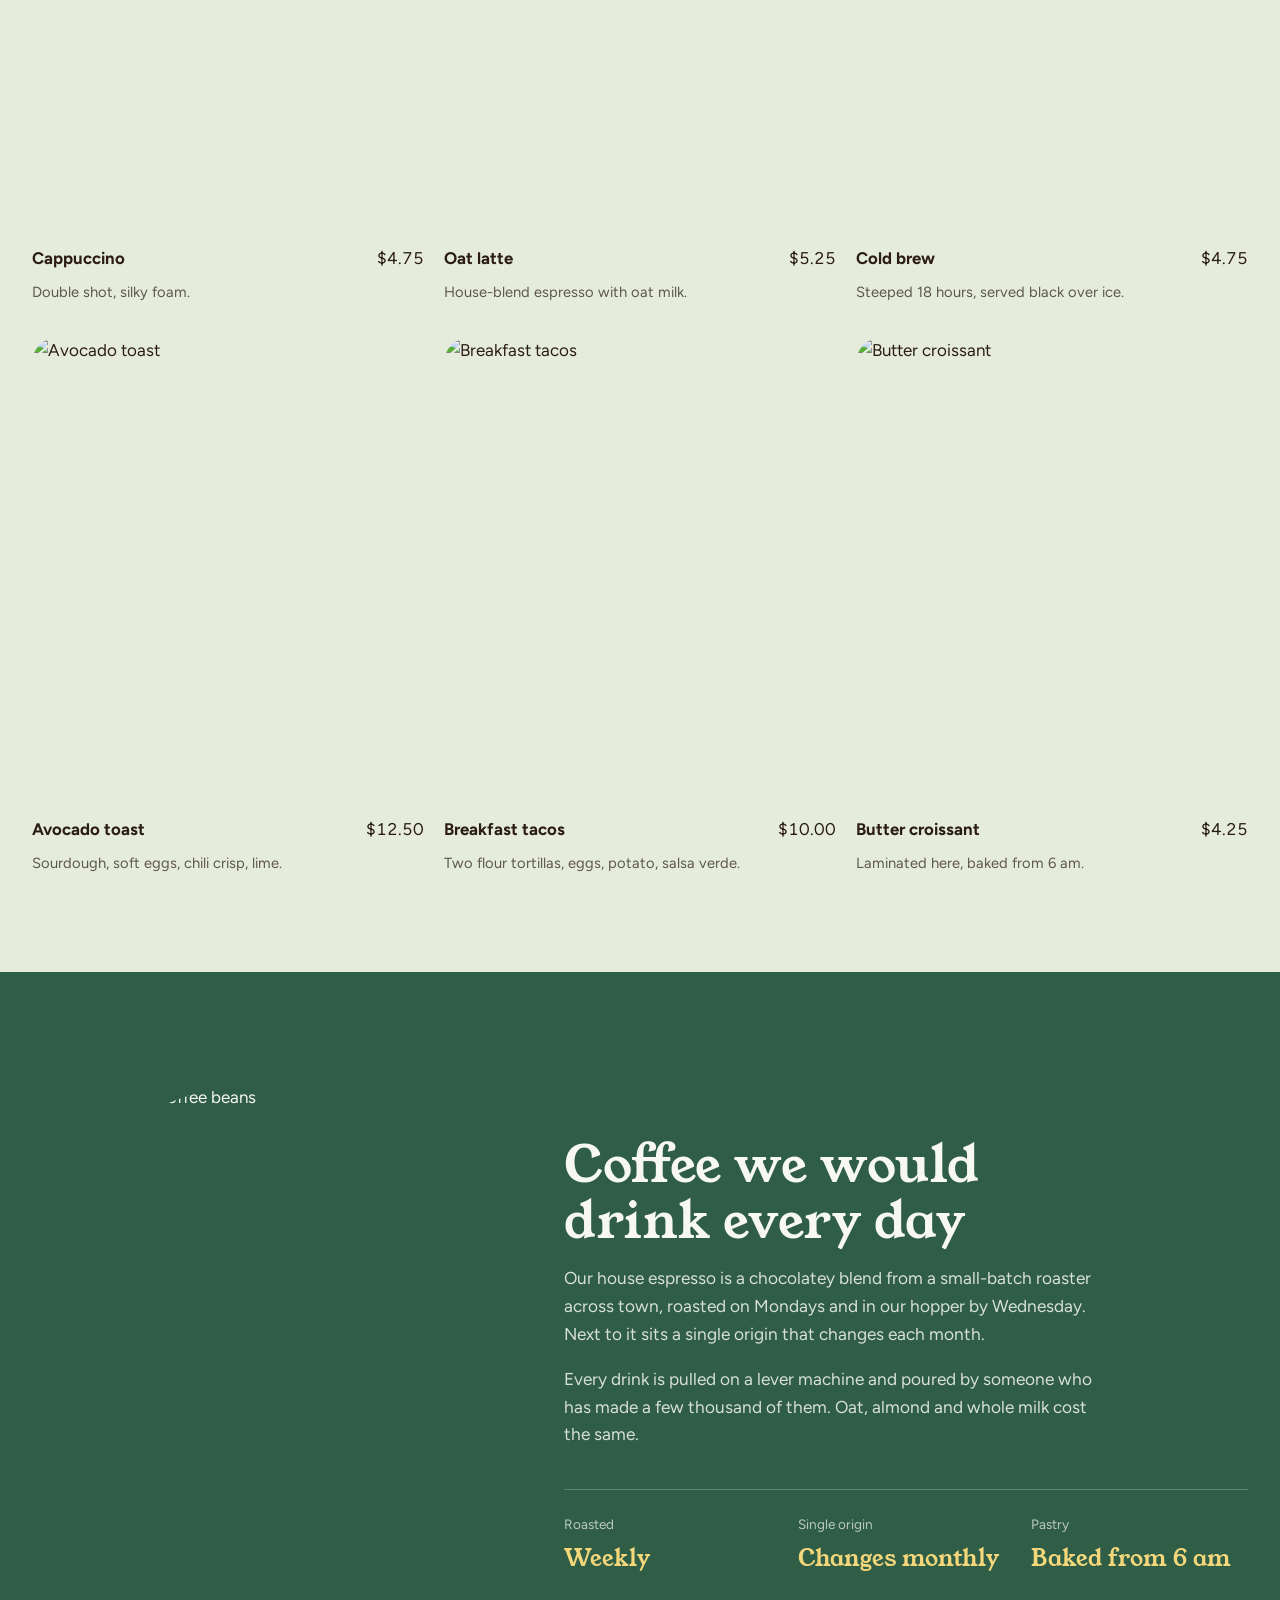
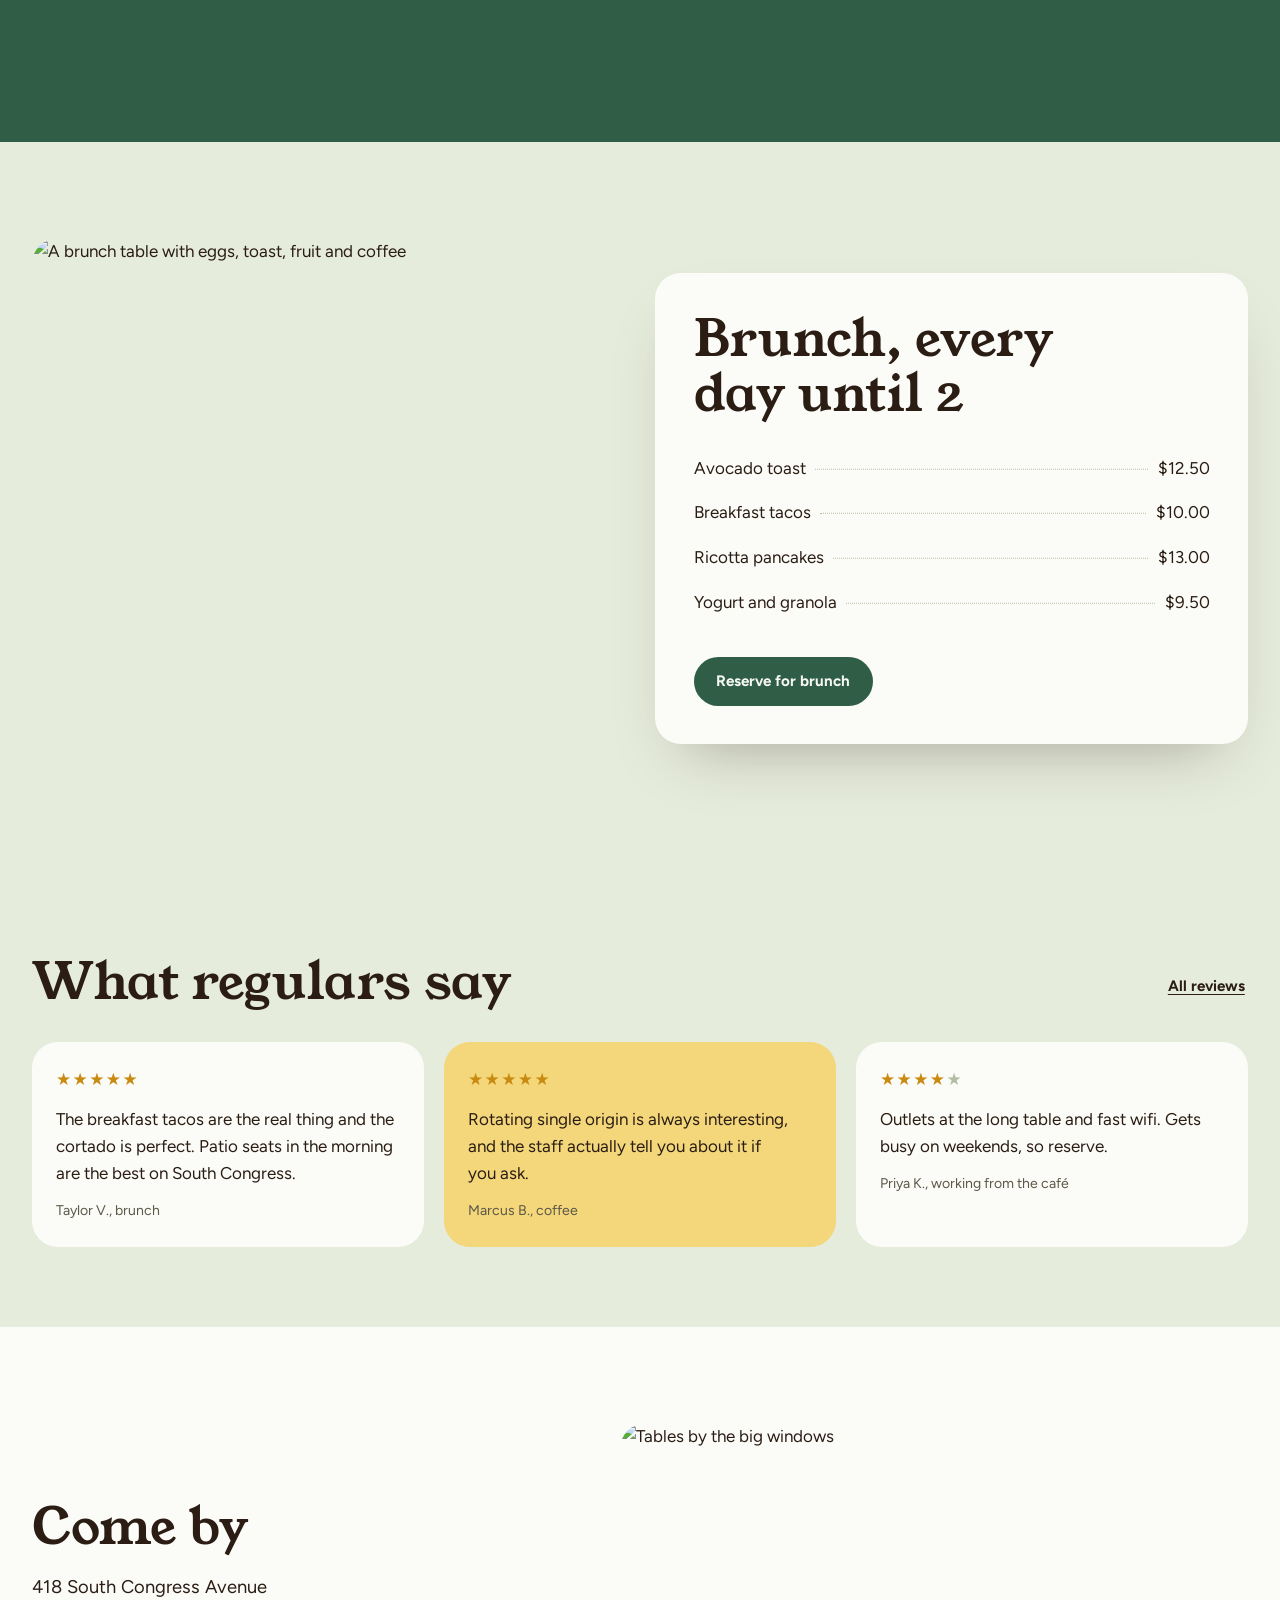
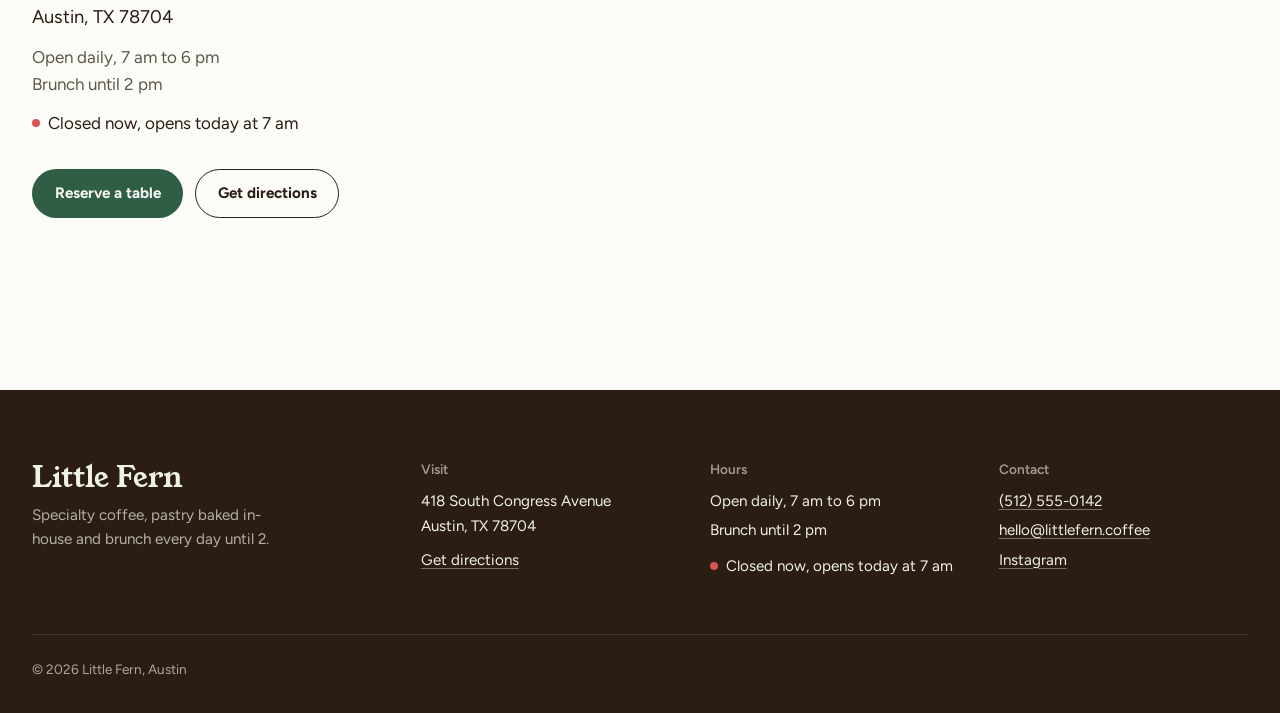
==== commit b821b2ab: "Set up for international clients and refresh the design Currency, date style and WhatsApp or SMS con" ====
--- a/index.html
+++ b/index.html
@@ -3,11 +3,11 @@
 <head>
   <meta charset="utf-8">
   <meta name="viewport" content="width=device-width, initial-scale=1">
-  <title>Coffee, bakes and breakfast, ordered from your table</title>
-  <meta name="description" content="Neighbourhood café for coffee, fresh bakes and breakfast. Scan the code on your table to order, or book a seat in the garden.">
+  <title>Specialty coffee, pastry and brunch</title>
+  <meta name="description" content="Specialty coffee, pastry baked in-house and brunch every day until 2. See the menu or reserve a table.">
   <meta property="og:type" content="website">
-  <meta property="og:image" content="https://images.unsplash.com/photo-1554118811-1e0d58224f24?auto=format&fit=crop&w=1200&q=75">
-  <meta name="theme-color" content="#e4ebd8">
+  <meta property="og:image" content="https://images.unsplash.com/photo-1493857671505-72967e2e2760?auto=format&fit=crop&w=1200&q=75">
+  <meta name="theme-color" content="#e6ecdc">
   <link rel="icon" href="favicon.svg" type="image/svg+xml">
   <link rel="preconnect" href="https://fonts.googleapis.com">
   <link rel="preconnect" href="https://fonts.gstatic.com" crossorigin>
@@ -15,7 +15,6 @@
   <link rel="stylesheet" href="https://fonts.googleapis.com/css2?family=Young+Serif&family=Figtree:wght@400;500;600;700&display=swap">
   <link rel="stylesheet" href="core.css">
   <link rel="stylesheet" href="theme.css">
-  <script src="https://cdnjs.cloudflare.com/ajax/libs/qrcodejs/1.0.0/qrcode.min.js" defer></script>
   <script src="config.js" defer></script>
   <script src="core.js" defer></script>
   <script src="app.js" defer></script>
@@ -24,66 +23,83 @@
 <main id="main">
 
   <section class="hero wrap" aria-labelledby="hero-title">
-    <div class="hero-copy">
-      <h1 id="hero-title" class="hero-name" data-s="name">Little Fern</h1>
-      <p class="hero-lede">Coffee roasted in Chikmagalur, croissants laminated every morning, and breakfast until noon. Sit anywhere, scan the code on your table, and we bring it over.</p>
+    <h1 id="hero-title" class="hero-line">
+      <span class="sr-only"><span data-s="name">Little Fern</span>: </span>Good <span class="nw">coffee <span class="pill" style="--i:0"><img src="https://images.unsplash.com/photo-1572442388796-11668a67e53d?auto=format&fit=crop&w=420&h=240&q=75" width="420" height="240" alt="" fetchpriority="high"></span>,</span>
+      warm <span class="nw">pastry <span class="pill" style="--i:1"><img src="https://images.unsplash.com/photo-1555507036-ab1f4038808a?auto=format&fit=crop&w=420&h=240&q=75" width="420" height="240" alt=""></span></span>
+      and a <span class="nw">table <span class="pill" style="--i:2"><img src="https://images.unsplash.com/photo-1493857671505-72967e2e2760?auto=format&fit=crop&w=420&h=240&q=75" width="420" height="240" alt=""></span></span>
+      that feels like yours.
+    </h1>
+    <div class="hero-meta">
+      <p class="status" data-open-status></p>
+      <p data-hero-address>418 South Congress Avenue</p>
       <div class="hero-actions">
-        <a class="btn btn-primary" href="book.html">Book a table</a>
-        <a class="btn btn-ghost" href="menu.html">See the menu</a>
-      </div>
-      <p class="status hero-status" data-open-status></p>
-    </div>
-    <div class="hero-demo">
-      <div class="phone">
-        <iframe src="menu.html?table=4&amp;embed=1" title="Live preview of the table menu, as seen at table 4" loading="lazy"></iframe>
-      </div>
-      <div class="qr-card">
-        <div class="qr" data-hero-qr></div>
-        <p>Scan to order as table 4. It works.</p>
+        <a class="btn btn-primary" href="menu.html">See the menu</a>
+        <a class="btn btn-ghost" href="book.html">Reserve a table</a>
       </div>
     </div>
   </section>
 
-  <section class="how" aria-labelledby="how-title">
-    <div class="wrap">
-      <h2 id="how-title">Ordering from your table</h2>
-      <ol class="how-steps">
-        <li><h3>Scan the code</h3><p>Every table has its own QR code, so we know where you are sitting.</p></li>
-        <li><h3>Pick what you want</h3><p>Add notes like oat milk or extra hot. Order again any time without getting up.</p></li>
-        <li><h3>We bring it over</h3><p>Follow your order from the counter to your table. Pay at the counter when you leave.</p></li>
-      </ol>
-      <a class="btn btn-link" href="tables.html">See the printable table codes</a>
-    </div>
-  </section>
+  <figure class="wide wrap">
+    <img src="https://images.unsplash.com/photo-1600093463592-8e36ae95ef56?auto=format&fit=crop&w=2200&h=1000&q=72" width="2200" height="1000" alt="The café floor with plants, wooden tables and morning light" loading="lazy">
+  </figure>
 
-  <section class="popular wrap" aria-labelledby="pop-title">
+  <section class="counter wrap" aria-labelledby="counter-title">
     <div class="sec-head">
-      <h2 id="pop-title">Most ordered this week</h2>
+      <h2 id="counter-title">On the counter</h2>
       <a class="btn btn-link" href="menu.html">Full menu</a>
     </div>
     <ul class="pop-grid" data-popular></ul>
   </section>
 
-  <section class="band" aria-labelledby="band-title">
-    <div class="wrap band-grid">
-      <figure class="band-img"><img src="https://images.unsplash.com/photo-1554118811-1e0d58224f24?auto=format&fit=crop&w=1200&h=900&q=75" width="1200" height="900" alt="The café with plants, wooden tables and morning light" loading="lazy"></figure>
+  <section class="coffee" id="coffee" aria-labelledby="coffee-title">
+    <div class="wrap coffee-grid">
+      <figure class="coffee-img"><img src="https://images.unsplash.com/photo-1511920170033-f8396924c348?auto=format&fit=crop&w=1000&h=1200&q=75" width="1000" height="1200" alt="Fresh-roasted coffee beans" loading="lazy"></figure>
       <div>
-        <h2 id="band-title">Save a seat before the weekend rush</h2>
-        <p>Book a spot and choose where you sit. Tables are held for 20 minutes.</p>
-        <ul class="plain seat-list" data-seats></ul>
-        <a class="btn btn-primary" href="book.html">Book a table</a>
+        <h2 id="coffee-title">Coffee we would drink every day</h2>
+        <p>Our house espresso is a chocolatey blend from a small-batch roaster across town, roasted on Mondays and in our hopper by Wednesday. Next to it sits a single origin that changes each month.</p>
+        <p>Every drink is pulled on a lever machine and poured by someone who has made a few thousand of them. Oat, almond and whole milk cost the same.</p>
+        <dl class="facts">
+          <div><dt>Roasted</dt><dd>Weekly</dd></div>
+          <div><dt>Single origin</dt><dd>Changes monthly</dd></div>
+          <div><dt>Pastry</dt><dd>Baked from 6 am</dd></div>
+        </dl>
       </div>
+    </div>
+  </section>
+
+  <section class="brunch wrap" aria-labelledby="brunch-title">
+    <figure class="brunch-img"><img src="https://images.unsplash.com/photo-1504754524776-8f4f37790ca0?auto=format&fit=crop&w=1400&h=1100&q=75" width="1400" height="1100" alt="A brunch table with eggs, toast, fruit and coffee" loading="lazy"></figure>
+    <div class="brunch-card">
+      <h2 id="brunch-title">Brunch, every day until 2</h2>
+      <ul class="plain brunch-list" data-brunch></ul>
+      <a class="btn btn-primary" href="book.html">Reserve for brunch</a>
     </div>
   </section>
 
   <section class="snip wrap" aria-labelledby="snip-title">
     <div class="sec-head">
-      <h2 id="snip-title">From people who sat here</h2>
+      <h2 id="snip-title">What regulars say</h2>
       <a class="btn btn-link" href="reviews.html">All reviews</a>
     </div>
     <ul class="snip-list" data-snip></ul>
   </section>
 
+  <section class="visit" id="visit" aria-labelledby="visit-title">
+    <div class="wrap visit-grid">
+      <div>
+        <h2 id="visit-title">Come by</h2>
+        <address data-address></address>
+        <ul class="plain visit-hours" data-hours></ul>
+        <p class="status" data-open-status></p>
+        <div class="hero-actions">
+          <a class="btn btn-primary" href="book.html">Reserve a table</a>
+          <a class="btn btn-ghost" data-directions href="#">Get directions</a>
+        </div>
+      </div>
+      <figure class="visit-img"><img src="https://images.unsplash.com/photo-1445116572660-236099ec97a0?auto=format&fit=crop&w=1200&h=900&q=75" width="1200" height="900" alt="Tables by the big windows" loading="lazy"></figure>
+    </div>
+  </section>
+
 </main>
 </body>
 </html>
--- a/theme.css
+++ b/theme.css
@@ -1,5 +1,5 @@
-/* Little Fern: pistachio walls, espresso ink, fern green, a dab of butter. Friendly, round, phone-first.
-   The live phone in the hero (the real QR menu) is the signature. */
+/* Little Fern: pistachio walls, espresso ink, fern green, a dab of butter.
+   The signature is the hero sentence with the café's own photos set inside it. */
 :root {
   --bg: #e6ecdc; --surface: #fbfcf7; --ink: #2b1d14; --muted: #5d5848;
   --line: #ccd5bf; --line-strong: #b2bea3;
@@ -16,75 +16,79 @@
 .btn { font-weight: 700; }
 @keyframes fade { from { opacity: 0; transform: translateY(.75rem); } }
 
-.mark { display: inline-grid; place-items: center; flex: none; width: .9rem; height: .9rem; border: 1.5px solid; border-radius: 3px; margin-right: .45rem; vertical-align: -.06em; }
-.mark.veg { color: #2f8a4e; } .mark.veg::after { content: ""; width: .4rem; height: .4rem; border-radius: 50%; background: currentColor; }
-.mark.nonveg { color: #9c4a1f; } .mark.nonveg::after { content: ""; border-inline: .23rem solid transparent; border-bottom: .4rem solid currentColor; }
-
-/* ---------- hero ---------- */
-.hero { display: grid; grid-template-columns: minmax(0, 1.1fr) minmax(0, .9fr); gap: clamp(2rem, 5vw, 5rem); align-items: center; padding-block: clamp(2rem, 5vw, 4rem) clamp(4rem, 8vw, 6rem); }
-.hero-name { font-size: clamp(4.4rem, 11vw, 9.5rem); line-height: .9; letter-spacing: -.02em; animation: fade .9s .1s both; }
-.hero-lede { max-width: 44ch; font-size: 1.15rem; color: var(--muted); margin-top: 1.75rem; animation: fade .9s .25s both; }
+.tag { display: inline-grid; place-items: center; min-width: 1.6rem; height: 1.15rem; padding: 0 .3rem; border: 1px solid var(--line-strong); border-radius: 99px; font: 700 .62rem/1 var(--body); letter-spacing: .03em; color: var(--accent); text-decoration: none; cursor: help; }
+
+/* ---------- hero: one sentence with the café inside it ---------- */
+.hero { padding-block: clamp(2.5rem, 7vw, 6rem) clamp(2rem, 4vw, 3.5rem); }
+.hero-line { font-size: clamp(2.5rem, 7vw, 6.4rem); line-height: 1.1; letter-spacing: -.025em; text-wrap: balance; animation: fade .8s both; }
+.nw { white-space: nowrap; }
+.pill { display: inline-block; width: 1.9em; height: .8em; border-radius: 999px; overflow: hidden; vertical-align: -.04em; background: var(--surface); animation: pill 1.2s calc(.35s + var(--i) * .18s) cubic-bezier(.2,.8,.2,1) both; }
+.pill img { width: 100%; height: 100%; object-fit: cover; transition: transform .8s cubic-bezier(.2,.8,.2,1); }
+.pill:hover img { transform: scale(1.12); }
+@keyframes pill { from { width: 0; opacity: 0; } }
+.hero-meta { display: flex; flex-wrap: wrap; align-items: center; gap: 1rem 2rem; margin-top: clamp(2rem, 4vw, 3rem); padding-top: 1.5rem; border-top: 1px solid var(--line-strong); animation: fade .9s .9s both; }
+.hero-meta > p { color: var(--muted); }
+.hero-meta .status { margin: 0; color: var(--ink); font-weight: 600; }
+.hero-meta .hero-actions { margin: 0 0 0 auto; }
 .hero-actions { display: flex; flex-wrap: wrap; gap: .75rem; margin-top: 2rem; }
-.hero-copy .hero-actions { animation: fade .9s .4s both; }
-.hero-status { animation: fade .9s .55s both; margin-top: 1.5rem; }
-.hero-demo { position: relative; justify-self: center; padding: 1rem 0 2rem 3rem; }
-.phone { width: 300px; height: 610px; border-radius: 46px; background: var(--ink); padding: 11px; box-shadow: 0 40px 80px -30px rgb(43 29 20 / .5); rotate: 3deg; animation: phone-in 1.2s .35s cubic-bezier(.2,.9,.2,1) both; }
-.phone iframe { width: 100%; height: 100%; border: 0; border-radius: 36px; background: var(--bg); display: block; }
-@keyframes phone-in { from { transform: translateY(18%) rotate(10deg); opacity: 0; } }
-.qr-card { position: absolute; left: -1.5rem; bottom: 0; width: 11.5rem; padding: 1rem 1rem .8rem; background: #fff; border-radius: 18px; box-shadow: 0 18px 40px -16px rgb(43 29 20 / .4); rotate: -7deg; text-align: center; animation: pop .7s 1.2s cubic-bezier(.3,1.6,.5,1) both; }
-.qr-card::before { content: ""; position: absolute; top: -.7rem; left: 50%; width: 4.5rem; height: 1.4rem; translate: -50% 0; background: color-mix(in srgb, var(--butter) 85%, transparent); rotate: 4deg; }
-.qr-card p { font-size: .8rem; font-weight: 600; margin-top: .5rem; line-height: 1.3; }
-.qr { display: grid; place-items: center; }
-.qr img, .qr canvas { width: 100% !important; max-width: 132px; height: auto !important; image-rendering: pixelated; }
-@keyframes pop { from { scale: .3; opacity: 0; rotate: -30deg; } }
-@media (max-width: 900px) {
-  .hero { grid-template-columns: 1fr; }
-  .hero-demo { padding-left: 2rem; }
-  .phone { width: 270px; height: 540px; }
-}
-
-/* ---------- how it works ---------- */
-.how { background: var(--accent); color: var(--on-accent); padding-block: clamp(4rem, 8vw, 6.5rem); border-radius: var(--r-lg) var(--r-lg) 0 0; }
-.how h2 { font-size: clamp(2.2rem, 5vw, 3.6rem); margin-bottom: 3rem; }
-.how-steps { list-style: none; margin: 0 0 2rem; padding: 0; display: grid; grid-template-columns: repeat(3, minmax(0, 1fr)); gap: 2rem; counter-reset: s; }
-.how-steps li { counter-increment: s; border-top: 1px solid rgb(246 248 241 / .3); padding-top: 1.25rem; }
-.how-steps li::before { content: counter(s); display: grid; place-items: center; width: 2.6rem; height: 2.6rem; border-radius: 50%; background: var(--butter); color: var(--ink); font-family: var(--display); font-size: 1.2rem; margin-bottom: 1rem; }
-.how-steps h3 { font-size: 1.5rem; margin-bottom: .5rem; }
-.how-steps p { opacity: .82; }
-.how .btn-link { padding-left: 0; }
-@media (max-width: 760px) { .how-steps { grid-template-columns: 1fr; } }
-
-/* ---------- popular ---------- */
-.popular { padding-block: clamp(4rem, 8vw, 6rem); }
+@media (max-width: 760px) { .hero-meta .hero-actions { margin-left: 0; } .pill { width: 1.6em; } }
+
+.wide { margin-block: 0; border-radius: var(--r-lg); overflow: hidden; aspect-ratio: 22 / 10; }
+.wide img { width: 100%; height: 100%; object-fit: cover; }
+@media (max-width: 600px) { .wide { aspect-ratio: 4 / 3; } }
+
+/* ---------- on the counter ---------- */
+.counter { padding-block: clamp(4rem, 8vw, 6rem); }
 .sec-head { display: flex; flex-wrap: wrap; justify-content: space-between; align-items: end; gap: 1rem; margin-bottom: 2rem; }
-.sec-head h2, .band h2 { font-size: clamp(2rem, 4.5vw, 3.2rem); }
-.pop-grid { list-style: none; margin: 0; padding: 0; display: grid; grid-template-columns: repeat(auto-fill, minmax(12rem, 1fr)); gap: 1.25rem; }
-.pop a { display: grid; gap: .5rem; text-decoration: none; }
-.pop img, .pop-blank { width: 100%; aspect-ratio: 1; object-fit: cover; border-radius: var(--r-lg); transition: border-radius .5s cubic-bezier(.2,.8,.2,1), transform .5s cubic-bezier(.2,.8,.2,1); }
-.pop-blank { display: block; background: radial-gradient(circle at 30% 30%, var(--butter) 0 22%, transparent 23%), radial-gradient(circle at 70% 65%, var(--accent) 0 16%, transparent 17%), var(--surface); }
-.pop a:hover img, .pop a:hover .pop-blank { border-radius: 50%; transform: rotate(-3deg); }
-.pop-name { font-weight: 700; font-size: 1.05rem; display: flex; align-items: center; }
-.pop-price { color: var(--muted); }
-
-/* ---------- booking band ---------- */
-.band { padding-block: clamp(3rem, 6vw, 5rem); background: var(--surface); }
-.band-grid { display: grid; grid-template-columns: minmax(0, 1fr) minmax(0, 1fr); gap: clamp(2rem, 5vw, 4.5rem); align-items: center; }
-.band-img { margin: 0; border-radius: var(--r-lg); overflow: hidden; aspect-ratio: 4 / 3; }
-.band-img img { width: 100%; height: 100%; object-fit: cover; }
-.band p { color: var(--muted); margin-top: .8rem; }
-.seat-list { margin: 1.5rem 0 2rem; display: grid; gap: .1rem; }
-.seat-list li { display: grid; padding: .75rem 0; border-bottom: 1px solid var(--line); }
-.seat-list span { color: var(--muted); font-size: .92rem; }
-@media (max-width: 760px) { .band-grid { grid-template-columns: 1fr; } }
+.sec-head h2, .coffee h2, .brunch h2, .visit h2 { font-size: clamp(2rem, 4.5vw, 3.2rem); }
+.pop-grid { list-style: none; margin: 0; padding: 0; display: grid; grid-template-columns: repeat(3, minmax(0, 1fr)); gap: 2rem 1.25rem; }
+@media (max-width: 760px) { .pop-grid { grid-template-columns: repeat(2, minmax(0, 1fr)); } }
+.pop a { display: grid; gap: .55rem; text-decoration: none; }
+.pop img { width: 100%; aspect-ratio: 5 / 6; object-fit: cover; border-radius: var(--r-lg); transition: border-radius .6s cubic-bezier(.2,.8,.2,1); }
+.pop a:hover img { border-radius: 120px 120px var(--r-lg) var(--r-lg); }
+.pop-row { display: flex; justify-content: space-between; gap: 1rem; align-items: baseline; }
+.pop-name { font-weight: 700; font-size: 1.05rem; }
+.pop-price { font-variant-numeric: tabular-nums; }
+.pop-desc { color: var(--muted); font-size: .92rem; }
+
+/* ---------- our coffee ---------- */
+.coffee { background: var(--accent); color: var(--on-accent); padding-block: clamp(4rem, 9vw, 7rem); }
+.coffee-grid { display: grid; grid-template-columns: minmax(0, .8fr) minmax(0, 1.2fr); gap: clamp(2rem, 6vw, 6rem); align-items: center; }
+.coffee-img { margin: 0; border-radius: 999px 999px var(--r-lg) var(--r-lg); overflow: hidden; aspect-ratio: 5 / 6; }
+.coffee-img img { width: 100%; height: 100%; object-fit: cover; }
+.coffee p { opacity: .85; max-width: 50ch; margin-top: 1.1rem; font-size: 1.08rem; }
+.facts { display: grid; grid-template-columns: repeat(3, minmax(0, 1fr)); gap: 1rem; margin: 2.5rem 0 0; padding-top: 1.5rem; border-top: 1px solid rgb(246 248 241 / .25); }
+.facts dt { font-size: .85rem; opacity: .7; }
+.facts dd { margin: .25rem 0 0; font-family: var(--display); font-size: 1.45rem; color: var(--butter); }
+@media (max-width: 760px) { .coffee-grid { grid-template-columns: 1fr; } .coffee-img { max-width: 20rem; } .facts { grid-template-columns: 1fr 1fr; } }
+
+/* ---------- brunch ---------- */
+.brunch { display: grid; grid-template-columns: minmax(0, 1.3fr) minmax(0, 1fr); align-items: center; padding-block: clamp(4rem, 8vw, 6rem); }
+.brunch-img { margin: 0; grid-column: 1 / 2; grid-row: 1; border-radius: var(--r-lg); overflow: hidden; aspect-ratio: 14 / 11; }
+.brunch-img img { width: 100%; height: 100%; object-fit: cover; }
+.brunch-card { grid-column: 2 / 3; grid-row: 1; margin-left: -4rem; padding: clamp(1.5rem, 3vw, 2.5rem); background: var(--surface); border-radius: var(--r-lg); box-shadow: 0 30px 60px -30px rgb(43 29 20 / .35); position: relative; }
+.brunch-list { margin: 1.5rem 0 2rem; }
+.brunch-list li { display: flex; align-items: baseline; gap: .6rem; padding: .55rem 0; }
+.brunch-list .dots { flex: 1; border-bottom: 1px dotted var(--line-strong); translate: 0 -.25em; }
+@media (max-width: 760px) { .brunch { grid-template-columns: 1fr; } .brunch-card { grid-column: 1; grid-row: 2; margin: -3rem 1rem 0; } }
 
 /* ---------- review snippets ---------- */
-.snip { padding-block: clamp(4rem, 8vw, 6rem); }
+.snip { padding-block: clamp(3rem, 7vw, 5rem); }
 .snip-list { list-style: none; margin: 0; padding: 0; display: grid; grid-template-columns: repeat(3, minmax(0, 1fr)); gap: 1.25rem; }
 .snip-card { background: var(--surface); border-radius: var(--r-lg); padding: 1.5rem; display: grid; gap: .8rem; align-content: start; }
 .snip-card:nth-child(2) { background: var(--butter); }
 .snip-card:nth-child(2) .stars i { color: rgb(43 29 20 / .25); }
 .snip-by { font-size: .88rem; color: var(--muted); }
 @media (max-width: 760px) { .snip-list { grid-template-columns: 1fr; } }
+
+/* ---------- visit ---------- */
+.visit { background: var(--surface); padding-block: clamp(4rem, 8vw, 6rem); }
+.visit-grid { display: grid; grid-template-columns: minmax(0, 1fr) minmax(0, 1.2fr); gap: clamp(2rem, 5vw, 4.5rem); align-items: center; }
+.visit address { font-style: normal; font-size: 1.15rem; margin-top: 1.2rem; }
+.visit-hours { color: var(--muted); margin-top: .75rem; }
+.visit-img { margin: 0; border-radius: var(--r-lg); overflow: hidden; aspect-ratio: 4 / 3; }
+.visit-img img { width: 100%; height: 100%; object-fit: cover; }
+@media (max-width: 760px) { .visit-grid { grid-template-columns: 1fr; } }
 
 /* ---------- QR menu ---------- */
 .table-banner { background: var(--accent); color: var(--on-accent); }
@@ -112,7 +116,6 @@
 .item.has-img { grid-template-columns: 4.75rem minmax(0, 1fr) auto; }
 .item img { width: 4.75rem; height: 4.75rem; object-fit: cover; border-radius: 16px; }
 .item h3 { font-family: var(--body); font-weight: 700; font-size: 1.02rem; line-height: 1.3; display: flex; flex-wrap: wrap; align-items: center; gap: .2rem .5rem; }
-.item h3 .mark { margin-right: 0; }
 .item h3 em { font-style: normal; font-size: .7rem; font-weight: 700; background: var(--butter); padding: .1rem .5rem; border-radius: 99px; }
 @media (max-width: 480px) { .item.has-img { grid-template-columns: 4.25rem minmax(0, 1fr); align-items: start; } .item img { width: 4.25rem; height: 4.25rem; } .item.has-img .item-qty { grid-column: 2; } }
 .item-text p { color: var(--muted); font-size: .9rem; margin-top: .15rem; }
@@ -196,6 +199,7 @@
 
 .qr-grid { list-style: none; display: grid; grid-template-columns: repeat(auto-fill, minmax(13rem, 1fr)); gap: 1rem; padding-bottom: 5rem; }
 .qr-tent { background: #fff; border: 1.5px dashed var(--line-strong); border-radius: 18px; padding: 1.25rem; display: grid; justify-items: center; gap: .5rem; text-align: center; break-inside: avoid; }
+.qr { display: grid; place-items: center; }
 .qr-tent .qr { width: 150px; }
 .qr-tent .qr img, .qr-tent .qr canvas { max-width: 150px; }
 .qr-brand { font-family: var(--display); font-size: 1.15rem; }
